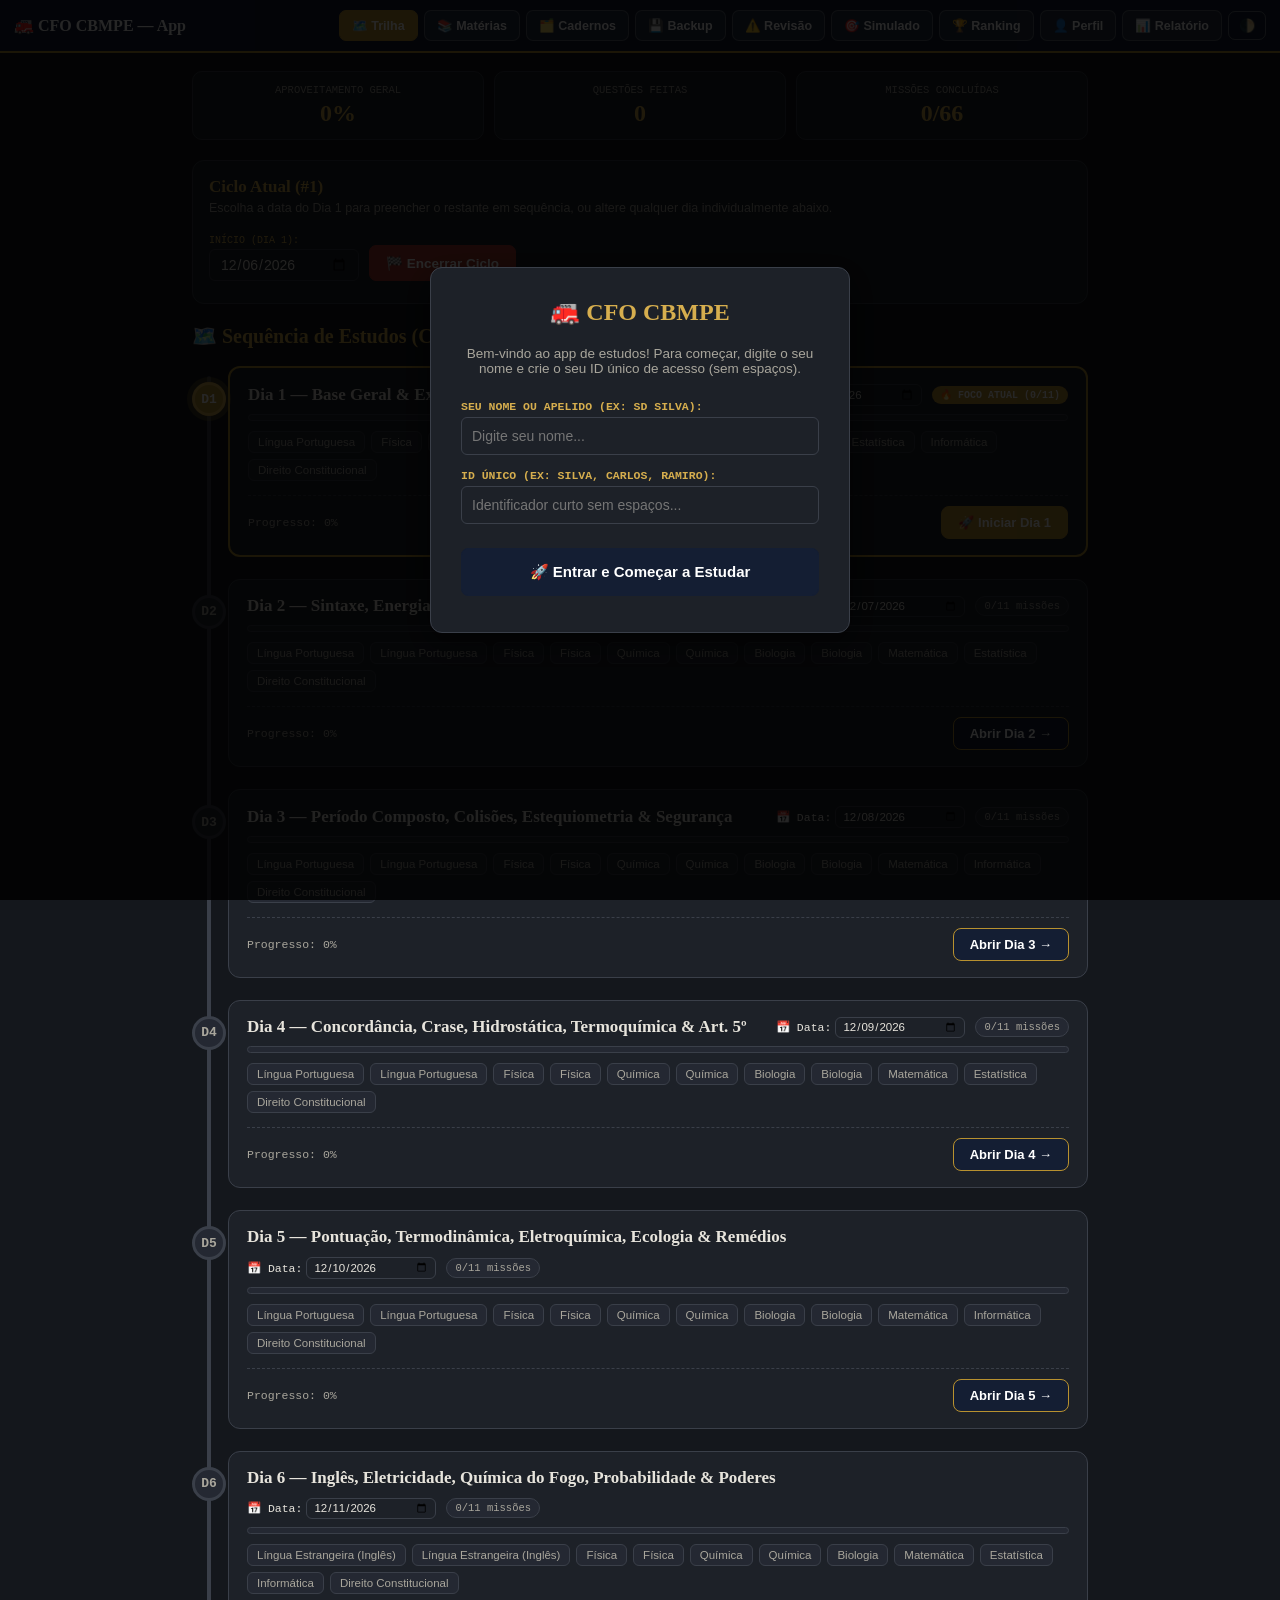
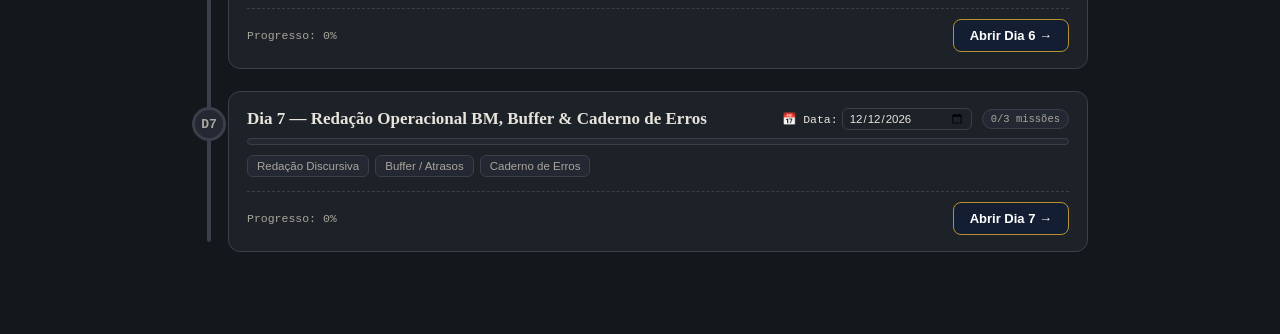
==== gemini-code-1792364740088.html @ 5593d4cb "Add files via upload" ====
<!DOCTYPE html>
<html lang="pt-BR" data-theme="dark">
<head>
<meta charset="UTF-8">
<meta name="viewport" content="width=device-width, initial-scale=1.0, maximum-scale=1.0, user-scalable=no">
<meta name="mobile-web-app-capable" content="yes">
<meta name="apple-mobile-web-app-capable" content="yes">
<meta name="theme-color" content="#141E33">
<title>CFO CBMPE — App de Estudos</title>
<style>
:root{
  --navy:#141E33; --navy-2:#1E2C4A; --paper:#FAF8F3; --paper-2:#F1EDE3;
  --brass:#B8912F; --brass-2:#D6AE4E; --ink:#20241F; --ink-soft:#5B5A52;
  --green:#2F6845; --green-bg:#E7EFE6; --red:#A6392F; --red-bg:#F5E6E2;
  --blue-bg:#EAF0F6; --line:#D8D0BE; --mnemo:#8B5E34; --mnemo-bg:#F3ECE0;
  --serif:'Iowan Old Style','Palatino Linotype',Georgia,serif;
  --mono:'Courier New',ui-monospace,monospace; --sans:-apple-system,BlinkMacSystemFont,'Segoe UI',Roboto,sans-serif;
  --bg:var(--paper); --fg:var(--ink); --card-bg:#fff; --card-bg2:var(--paper-2);
}
[data-theme="dark"]{
  --bg:#14171C; --fg:#E7E4DC; --card-bg:#1D2128; --card-bg2:#242832; --paper:#1D2128; --paper-2:#242832;
  --line:#3A3F49; --ink:#E7E4DC; --ink-soft:#A9A69C; --mnemo-bg:#2A2318; --green-bg:#173324; --red-bg:#331C18; --blue-bg:#182430;
}
*{box-sizing:border-box;}
body{margin:0;font-family:var(--sans);background:var(--bg);color:var(--fg);transition:background .2s,color .2s;}
.wrap{max-width:920px;margin:0 auto;padding:18px 12px 60px;}

/* TOPBAR */
.topbar{position:sticky;top:0;z-index:50;background:var(--navy);color:#fff;padding:10px 14px;display:flex;align-items:center;justify-content:space-between;gap:10px;flex-wrap:wrap;border-bottom:2px solid var(--brass);}
.topbar h1{font-family:var(--serif);font-size:16px;margin:0;font-weight:700;cursor:pointer;}
.nav-group{display:flex;gap:6px;flex-wrap:wrap;align-items:center;}
.tab-btn{background:rgba(255,255,255,.08);color:#fff;border:1px solid rgba(255,255,255,.25);border-radius:7px;padding:7px 12px;font-size:12.5px;font-weight:600;cursor:pointer;}
.tab-btn.active{background:var(--brass);border-color:var(--brass);color:#fff;}
.theme-btn{background:none;border:1px solid rgba(255,255,255,.35);color:#fff;border-radius:7px;padding:6px 10px;cursor:pointer;font-size:13px;}

/* STATS */
.hero-stats{display:grid;grid-template-columns:repeat(auto-fit,minmax(140px,1fr));gap:10px;margin-bottom:20px;}
.stat-box{background:var(--card-bg);border:1px solid var(--line);border-radius:10px;padding:12px;text-align:center;}
.stat-label{font-family:var(--mono);font-size:10.5px;color:var(--ink-soft);text-transform:uppercase;margin-bottom:4px;}
.stat-val{font-family:var(--serif);font-size:24px;font-weight:700;color:var(--navy);}
[data-theme="dark"] .stat-val{color:var(--brass-2);}

/* PAINEL DE CICLO */
.cycle-panel{background:var(--card-bg);border:1px solid var(--line);border-radius:12px;padding:16px;margin-bottom:20px;display:flex;justify-content:space-between;align-items:center;flex-wrap:wrap;gap:14px;}
.cycle-info{display:flex;flex-direction:column;gap:4px;}
.cycle-title{font-family:var(--serif);font-size:17px;font-weight:700;color:var(--brass-2);}

/* TRILHA SEQUENCIAL */
.trail-header{display:flex;justify-content:space-between;align-items:center;margin-bottom:18px;flex-wrap:wrap;gap:8px;}
.trail-header h2{font-family:var(--serif);font-size:20px;margin:0;color:var(--brass-2);}
.trail-container{position:relative;padding-left:36px;margin-top:10px;}
.trail-container::before{content:'';position:absolute;left:15px;top:10px;bottom:10px;width:4px;background:var(--line);border-radius:4px;}
.trail-node{position:relative;margin-bottom:22px;}
.trail-dot{position:absolute;left:-36px;top:16px;width:34px;height:34px;border-radius:50%;background:var(--card-bg2);border:3px solid var(--line);color:var(--ink-soft);display:flex;align-items:center;justify-content:center;font-family:var(--mono);font-weight:bold;font-size:13px;z-index:2;}
.trail-node.done .trail-dot{background:var(--green);border-color:var(--green);color:#fff;}
.trail-node.current .trail-dot{background:var(--brass);border-color:var(--brass-2);color:#fff;box-shadow:0 0 0 5px rgba(184,145,47,0.25);}
.trail-card{background:var(--card-bg);border:1px solid var(--line);border-radius:12px;padding:16px 18px;cursor:pointer;transition:transform .15s,border-color .15s;}
.trail-node.current .trail-card{border:2px solid var(--brass);}
.trail-node.done .trail-card{border-left:5px solid var(--green);}
.trail-top{display:flex;justify-content:space-between;align-items:center;gap:10px;flex-wrap:wrap;margin-bottom:8px;}
.trail-day-title{font-family:var(--serif);font-size:17px;font-weight:700;}
.focus-badge{background:var(--brass);color:#fff;font-family:var(--mono);font-size:10px;padding:3px 8px;border-radius:99px;font-weight:bold;}
.done-badge{background:var(--green-bg);color:var(--green);border:1px solid var(--green);font-family:var(--mono);font-size:10px;padding:3px 8px;border-radius:99px;font-weight:bold;}
.trail-chips{display:flex;flex-wrap:wrap;gap:6px;margin:10px 0 14px;}
.trail-chip{font-size:11.5px;background:var(--card-bg2);border:1px solid var(--line);padding:4px 9px;border-radius:6px;color:var(--ink-soft);}
.trail-chip.ok{border-color:var(--green);color:var(--green);background:var(--green-bg);}
.trail-footer{display:flex;justify-content:space-between;align-items:center;gap:12px;flex-wrap:wrap;padding-top:10px;border-top:1px dashed var(--line);}
.trail-btn{background:var(--navy);color:#fff;border:1px solid var(--brass);padding:8px 16px;border-radius:8px;font-weight:600;font-size:13px;cursor:pointer;}
.trail-node.current .trail-btn{background:var(--brass);border-color:var(--brass);}

/* MATÉRIAS GRID */
.hub-grid{display:grid;grid-template-columns:repeat(auto-fit,minmax(250px,1fr));gap:12px;margin-bottom:24px;}
.disc-card{display:flex;flex-direction:column;justify-content:space-between;background:var(--card-bg);border:1px solid var(--line);border-left:5px solid var(--brass);border-radius:10px;padding:16px;cursor:pointer;color:var(--fg);}
.disc-top{display:flex;align-items:center;justify-content:space-between;gap:8px;margin-bottom:10px;}
.disc-name{font-family:var(--serif);font-size:15.5px;font-weight:700;}
.disc-badge{font-family:var(--mono);font-size:10.5px;padding:3px 8px;border-radius:99px;background:var(--card-bg2);border:1px solid var(--line);color:var(--ink-soft);}
.bar-bg{width:100%;height:7px;background:var(--card-bg2);border-radius:4px;overflow:hidden;border:1px solid var(--line);margin-bottom:8px;}
.bar-fill{height:100%;background:var(--brass);}
.disc-meta{display:flex;justify-content:space-between;font-family:var(--mono);font-size:11px;color:var(--ink-soft);}

/* CARDS DE TÓPICO & TEORIA */
.topic-card{border:1px solid var(--line);border-radius:9px;padding:14px;margin-bottom:12px;background:var(--card-bg);}
.topic-head{display:flex;justify-content:space-between;margin-bottom:8px;flex-wrap:wrap;gap:6px;}
.pill{background:var(--card-bg2);border:1px solid var(--line);border-radius:999px;padding:3px 10px;font-family:var(--mono);font-size:10.5px;font-weight:600;text-transform:uppercase;color:var(--ink-soft);}
.pill-disc{color:var(--navy);border-color:var(--navy);}
[data-theme="dark"] .pill-disc{color:var(--brass-2);border-color:var(--brass-2);}
.topic-title{font-family:var(--serif);font-size:15.5px;font-weight:700;margin-bottom:12px;line-height:1.4;}

.teoria-box{display:none;background:var(--mnemo-bg);border:1px solid var(--brass);border-left:4px solid var(--brass);border-radius:8px;padding:14px;margin-bottom:12px;font-size:13.8px;line-height:1.65;}
.teoria-box.open{display:block;}
.teoria-box h4{margin:0 0 8px 0;color:var(--brass-2);font-family:var(--serif);font-size:15.5px;}
.teoria-box ul{margin:6px 0;padding-left:20px;}
.teoria-box li{margin-bottom:6px;}

.action-row{display:flex;gap:8px;margin-bottom:12px;flex-wrap:wrap;}
.action-btn{flex:1;font-size:13.5px;font-weight:600;padding:10px 12px;border-radius:7px;cursor:pointer;border:1px solid var(--line);display:flex;align-items:center;justify-content:center;gap:6px;}
.btn-teoria{background:var(--card-bg2);color:var(--fg);border-color:var(--brass);}
.btn-questoes{background:var(--brass);color:#fff;border:none;}
.btn-importar{background:var(--navy);color:#fff;border:1px solid var(--brass);}

.topic-controls{display:flex;gap:12px;flex-wrap:wrap;justify-content:space-between;align-items:center;background:var(--card-bg2);padding:10px 14px;border-radius:8px;border:1px solid var(--line);}
.ctrl-group{display:flex;flex-direction:column;gap:3px;align-items:center;}
.ctrl-group label{font-family:var(--mono);font-size:10px;font-weight:700;text-transform:uppercase;color:var(--ink-soft);}
.ctrl-val{font-family:var(--mono);font-size:15px;font-weight:bold;color:var(--fg);}
.num-input{width:50px;height:28px;text-align:center;border:1px solid var(--line);border-radius:6px;font-size:13.5px;background:var(--card-bg);color:var(--fg);font-weight:600;}

.topic-footer{display:flex;justify-content:space-between;align-items:center;margin-top:10px;padding-top:10px;border-top:1px dashed var(--line);flex-wrap:wrap;gap:8px;}
.check-rev{font-size:12.5px;cursor:pointer;display:flex;align-items:center;gap:6px;color:var(--red);font-weight:600;background:var(--red-bg);padding:4px 8px;border-radius:6px;border:1px solid var(--red);}
.check-rev.off{background:transparent;border-color:transparent;color:var(--ink-soft);opacity:0.6;}

.status-pend{background:transparent;color:var(--ink-soft);border-style:dashed;}
.status-and{background:var(--blue-bg);color:#4A6FA5;border-color:#4A6FA5;}
.status-conc{background:var(--green-bg);color:#2F6845;border-color:#2F6845;}

.score-num{font-family:var(--serif);font-size:38px;font-weight:700;color:var(--navy);}
[data-theme="dark"] .score-num{color:var(--brass-2);}
.topic-row{display:flex;align-items:center;gap:8px;padding:8px 0;border-bottom:1px solid var(--line);font-size:13px;}
.bar-mini{width:56px;height:6px;background:var(--card-bg2);border-radius:4px;overflow:hidden;border:1px solid var(--line);}
.bar-mini-fill{height:100%;background:var(--brass);}
.btn{font-family:var(--sans);font-size:13.5px;font-weight:600;padding:9px 16px;border-radius:7px;border:1px solid var(--line);cursor:pointer;background:var(--card-bg2);color:var(--fg);margin-right:6px;margin-bottom:6px;}
.btn-primary{background:var(--navy);color:#fff;border-color:var(--navy);}
.btn-danger{background:var(--red);color:#fff;border-color:var(--red);}

/* FORMULÁRIOS E INPUTS */
.form-group { margin-bottom: 14px; }
.form-group label { display: block; font-family: var(--mono); font-size: 11.5px; font-weight: bold; margin-bottom: 4px; color: var(--brass-2); text-transform: uppercase; }
.form-control { width: 100%; padding: 10px; border-radius: 6px; border: 1px solid var(--line); background: var(--card-bg); color: var(--fg); font-family: var(--sans); font-size: 14px; }
textarea.form-control { resize: vertical; min-height: 90px; }

/* QUIZ & MODAIS */
.q-meta-top{font-family:var(--mono);font-size:11px;color:var(--ink-soft);display:flex;gap:8px;flex-wrap:wrap;margin-bottom:12px;}
.q-text{font-family:var(--serif);font-size:16px;line-height:1.55;margin:0 0 16px;white-space:pre-line;}
.opt-row{display:flex;gap:6px;margin-bottom:10px;align-items:stretch;}
.opt-btn{flex:1;text-align:left;background:var(--card-bg2);border:1px solid var(--line);border-radius:8px;padding:12px 14px;font-size:14px;cursor:pointer;line-height:1.4;color:var(--fg);}
.opt-letter{font-family:var(--mono);font-weight:700;color:var(--brass);margin-right:8px;}
.opt-btn.correct{background:var(--green-bg);border-color:var(--green);}
.opt-btn.wrong{background:var(--red-bg);border-color:var(--red);}
.opt-btn.dim{opacity:0.6;}
.strike-btn{flex:0 0 44px;border-radius:8px;border:1px solid var(--line);background:var(--card-bg2);font-size:16px;cursor:pointer;color:var(--ink-soft);}
.strike-btn.active{background:var(--navy);color:#fff;}
.opt-btn.struck{text-decoration:line-through;opacity:0.4;}
.stamp{display:inline-block;font-family:var(--serif);font-weight:700;font-size:15px;padding:5px 14px;border:2px solid currentColor;border-radius:4px;transform:rotate(-2deg);margin:12px 0;}
.stamp.ok{color:var(--green);} .stamp.no{color:var(--red);}
.expl-box{background:var(--card-bg2);border-left:4px solid var(--brass);padding:14px;border-radius:0 8px 8px 0;font-size:14px;line-height:1.65;margin-top:12px;}
.pill-nivel-1{background:#E7EFE6;color:#2F6845;border-color:#2F6845;}
.pill-nivel-2{background:#FFF3CD;color:#856404;border-color:#856404;}
.pill-nivel-3{background:#F5E6E2;color:#A6392F;border-color:#A6392F;}
[data-theme="dark"] .pill-nivel-1{background:#173324;color:#8cdbaf;}
[data-theme="dark"] .pill-nivel-2{background:#332b00;color:#ffe873;}
[data-theme="dark"] .pill-nivel-3{background:#331C18;color:#f2958d;}

/* GRÁFICO DE BARRAS DOS CICLOS */
.chart-box { display:flex; align-items:flex-end; gap:12px; height:160px; padding:20px 10px 10px; border-bottom:2px solid var(--line); margin-bottom:16px; overflow-x:auto; }
.chart-col { display:flex; flex-direction:column; align-items:center; flex:1; min-width:50px; height:100%; justify-content:flex-end; }
.chart-bar { width:100%; max-width:42px; background:var(--brass); border-radius:6px 6px 0 0; transition:height 0.3s; position:relative; }
.chart-val { font-family:var(--mono); font-size:11px; font-weight:bold; margin-bottom:4px; color:var(--fg); }
.chart-lbl { font-family:var(--mono); font-size:11px; color:var(--ink-soft); margin-top:6px; }

/* MODAL */
.modal-overlay { position:fixed; top:0; left:0; width:100%; height:100%; background:rgba(0,0,0,0.85); z-index:200; display:flex; align-items:center; justify-content:center; padding:16px; }
.modal-card { background:var(--card-bg); border:1px solid var(--line); border-radius:12px; width:100%; max-width:650px; max-height:90vh; overflow-y:auto; padding:20px; box-shadow:0 10px 30px rgba(0,0,0,0.5); }
</style>
</head>
<body>

<!-- TELA DE LOGIN OBRIGATÓRIA / BOAS-VINDAS -->
<div id="modal-login-inicial" class="modal-overlay" style="display:none;">
  <div class="modal-card" style="max-width:420px;text-align:center;padding:30px;">
    <h2 style="font-family:var(--serif);color:var(--brass-2);margin-top:0;font-size:24px;">🚒 CFO CBMPE</h2>
    <p style="font-size:13.5px;color:var(--ink-soft);margin-bottom:24px;">Bem-vindo ao app de estudos! Para começar, digite o seu nome e crie o seu ID único de acesso (sem espaços).</p>
    
    <div class="form-group" style="text-align:left;">
      <label>Seu Nome ou Apelido (Ex: SD Silva):</label>
      <input type="text" id="setup-input-nome" class="form-control" placeholder="Digite seu nome...">
    </div>
    <div class="form-group" style="text-align:left;">
      <label>ID Único (Ex: silva, carlos, ramiro):</label>
      <input type="text" id="setup-input-id" class="form-control" placeholder="Identificador curto sem espaços...">
    </div>
    <button class="btn btn-primary" style="width:100%;padding:14px;font-size:15px;margin-top:10px;" onclick="salvarConfigInicial()">🚀 Entrar e Começar a Estudar</button>
  </div>
</div>

<div class="topbar">
  <h1 onclick="showMainView('trilha')">🚒 CFO CBMPE — App</h1>
  <div class="nav-group">
    <button class="tab-btn active" id="nav-trilha" onclick="showMainView('trilha')">🗺️ Trilha</button>
    <button class="tab-btn" id="nav-materias" onclick="showMainView('materias')">📚 Matérias</button>
    <button class="tab-btn" id="nav-cadernos" onclick="showMainView('cadernos')">🗂️ Cadernos</button>
    <button class="tab-btn" id="nav-backup" onclick="showMainView('backup')">💾 Backup</button>
    <button class="tab-btn" id="nav-revisao" onclick="showMainView('revisao')">⚠️ Revisão</button>
    <button class="tab-btn" id="nav-simulado" onclick="showMainView('simulado')">🎯 Simulado</button>
    <button class="tab-btn" id="nav-ranking" onclick="showMainView('ranking')">🏆 Ranking</button>
    <button class="tab-btn" id="nav-perfil" onclick="showMainView('perfil')">👤 Perfil</button>
    <button class="tab-btn" id="nav-relatorio" onclick="showMainView('relatorio')">📊 Relatório</button>
    <button class="theme-btn" onclick="toggleTheme()">🌓</button>
  </div>
</div>

<div class="wrap">
  <div class="hero-stats">
    <div class="stat-box"><div class="stat-label">Aproveitamento Geral</div><div class="stat-val" id="hub-pct">0%</div></div>
    <div class="stat-box"><div class="stat-label">Questões Feitas</div><div class="stat-val" id="hub-feitas">0</div></div>
    <div class="stat-box"><div class="stat-label">Missões Concluídas</div><div class="stat-val" id="hub-topicos">0/66</div></div>
  </div>

  <!-- VIEW 1: TRILHA -->
  <div id="view-trilha">
    <div class="cycle-panel">
      <div class="cycle-info">
        <div class="cycle-title" id="lbl-ciclo-atual">Ciclo Atual (#1)</div>
        <div style="font-size:12.5px;color:var(--ink-soft);">Escolha a data do Dia 1 para preencher o restante em sequência, ou altere qualquer dia individualmente abaixo.</div>
      </div>
      <div style="display:flex;gap:10px;align-items:center;flex-wrap:wrap;">
        <div>
          <label style="font-size:10px;font-family:var(--mono);display:block;margin-bottom:3px;color:var(--brass-2);text-transform:uppercase;">Início (Dia 1):</label>
          <input type="date" id="input-data-inicio" class="form-control" style="padding:6px 10px;width:150px;" onchange="alterarDataInicio(this.value)">
        </div>
        <button class="btn btn-danger" style="margin-top:16px;" onclick="encerrarCicloAtual()">🏁 Encerrar Ciclo</button>
      </div>
    </div>

    <div class="trail-header"><h2>🗺️ Sequência de Estudos (Ciclo de 7 Dias)</h2></div>
    <div class="trail-container" id="trail-list"></div>
  </div>

  <!-- VIEW 2: MATÉRIAS -->
  <div id="view-materias" style="display:none;">
    <div class="trail-header"><h2>📚 Cadernos por Matéria</h2></div>
    <div class="hub-grid" id="hub-disciplinas"></div>
  </div>

  <!-- VIEW 2.1: CADERNOS DE ACERTOS E ERROS -->
  <div id="view-cadernos" style="display:none;">
    <div class="trail-header"><h2>🗂️ Arquivo de Questões (Cadernos de Acertos e Erros)</h2></div>
    
    <div style="display:flex;gap:8px;margin-bottom:12px;flex-wrap:wrap;">
      <button class="btn btn-primary" id="btn-tab-acertos" onclick="renderCadernoTab('acertos')">🟢 Caderno de Acertos</button>
      <button class="btn btn-danger" id="btn-tab-erros" onclick="renderCadernoTab('erros')">🔴 Caderno de Erros</button>
    </div>

    <!-- MENU DE FILTRO POR MATÉRIA E TÓPICO -->
    <div class="topic-card" style="margin-bottom:16px;padding:14px;">
      <div style="display:grid;grid-template-columns:1fr 1fr;gap:10px;flex-wrap:wrap;">
        <div class="form-group" style="margin:0;">
          <label>Filtrar por Matéria:</label>
          <select id="filtro-caderno-materia" class="form-control" onchange="atualizarFiltroTopicosCaderno()">
            <option value="">Todas as Matérias</option>
          </select>
        </div>
        <div class="form-group" style="margin:0;">
          <label>Filtrar por Subtópico:</label>
          <select id="filtro-caderno-topico" class="form-control" onchange="renderCadernoTab(currentCadernoTab)">
            <option value="">Todos os Subtópicos</option>
          </select>
        </div>
      </div>
    </div>

    <div id="content-cadernos"></div>
  </div>

  <!-- VIEW 3: TÓPICOS -->
  <div id="view-topicos" style="display:none;">
    <div style="display:flex;justify-content:space-between;align-items:center;margin-bottom:14px;flex-wrap:wrap;gap:10px;">
      <button class="btn" id="btn-voltar-lista" onclick="showMainView('trilha')">⬅ Voltar</button>
      <h2 id="lista-titulo" style="font-family:var(--serif);margin:0;color:var(--brass-2);font-size:19px;"></h2>
    </div>
    <div id="content-topicos"></div>
  </div>

  <!-- VIEW 4: BACKUP GERAL & SINCRONIZAÇÃO NUVEM -->
  <div id="view-backup" style="display:none;">
    <div class="topic-card">
      <h2 style="font-family:var(--serif);margin-top:0;color:var(--brass-2);">☁️ Sincronização & Nuvem (Supabase)</h2>
      <p style="font-size:13px;color:var(--ink-soft);margin-bottom:16px;">As questões e resumos são globais para todos os amigos. Suas marcações e cadernos são individuais e sincronizados automaticamente na nuvem.</p>
      
      <div style="display:flex;gap:8px;flex-wrap:wrap;margin-bottom:16px;">
        <button class="btn btn-primary" style="flex:1;padding:12px;" onclick="baixarDadosDaNuvem()">☁️ Sincronizar Agora</button>
        <button class="btn" onclick="exportarBancoCompleto()">📥 Baixar JSON Local</button>
      </div>

      <div class="form-group">
        <label>Texto do Banco (Backup Manual):</label>
        <textarea id="adm-db-json" class="form-control" style="min-height: 80px;" placeholder='Cole o texto do JSON aqui se precisar importar manualmente...'></textarea>
      </div>
      <button class="btn btn-primary" style="width:100%;padding:10px;" onclick="importarBancoCompleto()">🔄 Carregar e Aplicar Dados</button>
    </div>
  </div>

  <!-- VIEW 5: REVISÃO -->
  <div id="view-revisao" style="display:none;"><div id="content-rev"></div></div>

  <!-- VIEW 6: SIMULADO -->
  <div id="view-simulado" style="display:none;">
    <div class="topic-card" id="setup-simulado">
      <h2 style="font-family:var(--serif);margin-top:0;">🎯 Gerador de Simulado</h2>
      <div style="margin:16px 0;"><div id="sim-disc-list" style="display:flex;flex-direction:column;gap:6px;"></div></div>
      <div style="margin:16px 0;">
        <strong style="font-size:14px;display:block;margin-bottom:8px;">Quantidade de Questões:</strong>
        <select id="sim-qtd" style="padding:8px;border-radius:6px;border:1px solid var(--line);width:100px;">
          <option value="5">5</option><option value="10" selected>10</option><option value="20">20</option>
        </select>
      </div>
      <button class="btn btn-primary" style="width:100%;font-size:16px;padding:12px;" onclick="startSimulado()">🚀 Iniciar Simulado</button>
    </div>
    <div id="run-simulado" style="display:none;"><div id="simulado-content"></div></div>
  </div>

  <!-- VIEW 7: RANKING -->
  <div id="view-ranking" style="display:none;"><div id="content-ranking"></div></div>

  <!-- VIEW 8: PERFIL -->
  <div id="view-perfil" style="display:none;">
    <div class="topic-card">
      <h2 style="font-family:var(--serif);margin-top:0;color:var(--brass-2);">👤 Configurar seu Perfil</h2>
      <p style="font-size:13px;color:var(--ink-soft);margin-bottom:16px;">Altere seu nome ou ID de usuário a qualquer momento.</p>
      
      <div class="form-group">
        <label>Seu Nome / Apelido no Ranking:</label>
        <input type="text" id="input-meu-nome" class="form-control" placeholder="Ex: SD Silva">
      </div>
      <div class="form-group">
        <label>ID Único na Nuvem (Ex: ramiro, carlos):</label>
        <input type="text" id="input-meu-id" class="form-control" placeholder="ramiro">
      </div>
      <button class="btn btn-primary" style="width:100%;padding:12px;" onclick="salvarPerfilUsuario()">💾 Salvar Perfil e Sincronizar</button>
    </div>
  </div>

  <!-- VIEW 9: RELATÓRIO -->
  <div id="view-relatorio" style="display:none;"><div id="content-rel"></div></div>

  <!-- VIEW 10: QUIZ -->
  <div id="view-quiz" style="display:none;"><div id="content-quiz"></div></div>
</div>

<!-- MODAL PARA EDITAR RESUMO TEÓRICO -->
<div id="modal-resumo" class="modal-overlay" style="display:none;">
  <div class="modal-card">
    <h3 style="font-family:var(--serif);color:var(--brass-2);margin-top:0;">📖 Editar Resumo Teórico (HTML)</h3>
    <input type="hidden" id="edit-res-id">
    <div class="form-group">
      <textarea id="edit-res-texto" class="form-control" style="min-height:220px;" placeholder="<h4>Título...</h4><p>Conteúdo...</p>"></textarea>
    </div>
    <div style="display:flex;gap:10px;justify-content:flex-end;">
      <button class="btn" onclick="fecharModalResumo()">Cancelar</button>
      <button class="btn btn-primary" onclick="salvarResumoDireto()">💾 Salvar Resumo</button>
    </div>
  </div>
</div>

<!-- MODAL PARA EDITAR QUESTÃO COMPLETA -->
<div id="modal-editar-questao" class="modal-overlay" style="display:none;">
  <div class="modal-card">
    <h3 style="font-family:var(--serif);color:var(--brass-2);margin-top:0;">✏️ Editar Questão Completa</h3>
    <input type="hidden" id="edit-q-id">
    <div style="display:grid;grid-template-columns:1fr 1fr;gap:10px;">
      <div class="form-group">
        <label>Matéria / Disciplina:</label>
        <select id="edit-q-materia" class="form-control"></select>
      </div>
      <div class="form-group">
        <label>Banca (Origem):</label>
        <select id="edit-q-banca" class="form-control" onchange="checarNovaBanca(this)">
          <option value="AOCP">AOCP</option>
          <option value="IA">IA</option>
          <option value="custom">➕ Outra / Criar nova origem...</option>
        </select>
        <input type="text" id="edit-q-banca-custom" class="form-control" style="margin-top:6px;display:none;" placeholder="Digite a nova banca/origem...">
      </div>
    </div>
    <div style="display:grid;grid-template-columns:1fr 1fr;gap:10px;">
      <div class="form-group">
        <label>Nível de Dificuldade:</label>
        <select id="edit-q-nivel" class="form-control">
          <option value="1">1 - Fácil</option>
          <option value="2" selected>2 - Médio</option>
          <option value="3">3 - Difícil</option>
        </select>
      </div>
      <div class="form-group">
        <label>Gabarito Correto:</label>
        <select id="edit-q-correct" class="form-control">
          <option value="0">Alternativa A</option>
          <option value="1">Alternativa B</option>
          <option value="2">Alternativa C</option>
          <option value="3">Alternativa D</option>
          <option value="4">Alternativa E</option>
        </select>
      </div>
    </div>
    <div class="form-group">
      <label>Enunciado da Questão:</label>
      <textarea id="edit-q-texto" class="form-control" style="min-height:100px;"></textarea>
    </div>
    <div class="form-group"><label>Alternativa A:</label><input type="text" id="edit-q-opt0" class="form-control"></div>
    <div class="form-group"><label>Alternativa B:</label><input type="text" id="edit-q-opt1" class="form-control"></div>
    <div class="form-group"><label>Alternativa C:</label><input type="text" id="edit-q-opt2" class="form-control"></div>
    <div class="form-group"><label>Alternativa D:</label><input type="text" id="edit-q-opt3" class="form-control"></div>
    <div class="form-group"><label>Alternativa E:</label><input type="text" id="edit-q-opt4" class="form-control"></div>
    <div class="form-group">
      <label>Comentário / Explicação:</label>
      <textarea id="edit-q-expl" class="form-control" style="min-height:80px;"></textarea>
    </div>
    <div style="display:flex;gap:10px;justify-content:flex-end;">
      <button class="btn" onclick="fecharModalEditarQuestao()">Cancelar</button>
      <button class="btn btn-primary" onclick="salvarQuestaoEditada()">💾 Salvar Alterações</button>
    </div>
  </div>
</div>

<!-- MODAL PARA IMPORTAÇÃO EM MASSA -->
<div id="modal-importar" class="modal-overlay" style="display:none;">
  <div class="modal-card">
    <h3 style="font-family:var(--serif);color:var(--brass-2);margin-top:0;">📥 Importação em Massa (Tópico <span id="imp-topico-id"></span>)</h3>
    <p style="font-size:13px;color:var(--ink-soft);">Cole aqui as questões em JSON para este tópico específico:</p>
    <input type="hidden" id="imp-topico-num">
    <div class="form-group">
      <textarea id="adm-massa-texto" class="form-control" style="min-height: 180px;" placeholder='[ { "banca": "AOCP", "nivel": 2, "q": "...", "opts": ["..."], "correct": 2, "expl": "..." } ]'></textarea>
    </div>
    <div style="display:flex;gap:10px;justify-content:flex-end;">
      <button class="btn" onclick="fecharModalImportar()">Cancelar</button>
      <button class="btn btn-primary" onclick="importarEmMassaTopico()">📥 Importar Questões</button>
    </div>
  </div>
</div>

<script>
// ================= CONFIGURAÇÃO DO SUPABASE =================
const SUPABASE_URL = "https://yyfylclheivnlltquxxi.supabase.co";
const SUPABASE_ANON_KEY = "sb_publishable_LGHmaDsFwChQkHl8neOsMg_BsgRBhvV"; 
// =============================================================

// CONTROLE DE VERSÃO DO APLICATIVO PARA ATUALIZAÇÃO OTA
const VERSAO_ATUAL_APP = 101; // Incremente este número (ex: 102, 103...) nas próximas versões
const URL_CHECK_VERSAO = "https://seu-servidor.com/version.json"; // Altere para onde hospedar o seu version.json futuramente

async function verificarAtualizacaoAutomatica() {
  try {
    let res = await fetch(URL_CHECK_VERSAO + "?t=" + new Date().getTime());
    let dados = await res.json();
    if (dados.versionCode > VERSAO_ATUAL_APP) {
      if (confirm(`🔥 Nova versão disponível (${dados.versionName})!\n\n${dados.changelog}\n\nDeseja baixar agora?`)) {
        window.location.href = dados.apkUrl;
      }
    }
  } catch (e) {
    // Falha silenciosa caso o servidor de version.json ainda não esteja configurado
  }
}

const STORAGE_KEY = 'cbmpe_tracker_v2';
const META_KEY = 'cbmpe_meta_v2';
const TEORIA_KEY = 'cbmpe_teoria_v2';
const Q_KEY = 'cbmpe_questoes_v2';
const CADERNO_ACERTOS_KEY = 'cbmpe_caderno_acertos_v2';
const CADERNO_ERROS_KEY = 'cbmpe_caderno_erros_v2';
const CICLOS_KEY = 'cbmpe_historico_ciclos_v1';
const DATAS_CICLO_KEY = 'cbmpe_datas_ciclo_v1';

let MEU_ID_USUARIO = localStorage.getItem('cbmpe_meu_id') || '';

let progress = JSON.parse(localStorage.getItem(STORAGE_KEY)) || {};
let customMeta = JSON.parse(localStorage.getItem(META_KEY)) || {};
let DB_TEORIA = JSON.parse(localStorage.getItem(TEORIA_KEY)) || {};
let DB_QUESTOES_ALL = JSON.parse(localStorage.getItem(Q_KEY)) || [];
let cadernoAcertos = JSON.parse(localStorage.getItem(CADERNO_ACERTOS_KEY)) || [];
let cadernoErros = JSON.parse(localStorage.getItem(CADERNO_ERROS_KEY)) || [];
let historicoCiclos = JSON.parse(localStorage.getItem(CICLOS_KEY)) || [];
let cicloAtualNum = localStorage.getItem('cbmpe_ciclo_atual_num') ? parseInt(localStorage.getItem('cbmpe_ciclo_atual_num')) : 1;
let datasCiclo = JSON.parse(localStorage.getItem(DATAS_CICLO_KEY)) || {};

const EDITAL_ALL = [
  { id: 1, dia: 1, disc: "Língua Portuguesa", topico: "Compreensão e Interpretação de Textos + Tipologias Textuais", meta: 10 },
  { id: 2, dia: 1, disc: "Física", topico: "Grandezas Físicas, Vetores e Cinemática Escalar e Vetorial", meta: 10 },
  { id: 3, dia: 1, disc: "Física", topico: "Leis de Newton, Atrito, Força Resultante e Movimento Circular", meta: 10 },
  { id: 4, dia: 1, disc: "Química", topico: "Estrutura Atômica, Tabela Periódica e Ligações Químicas", meta: 10 },
  { id: 5, dia: 1, disc: "Química", topico: "Óxidos, Ácidos, Bases e Sais + Nomenclatura e Funções Inorgânicas", meta: 10 },
  { id: 6, dia: 1, disc: "Biologia", topico: "Citologia: Membrana Plasmática, Citoplasma e Fisiologia Celular", meta: 10 },
  { id: 7, dia: 1, disc: "Biologia", topico: "Divisão Celular (Mitose e Meiose) + Metabolismo Celular", meta: 10 },
  { id: 8, dia: 1, disc: "Matemática", topico: "Conjuntos Numéricos, Razão, Proporção, Porcentagem e Juros", meta: 10 },
  { id: 9, dia: 1, disc: "Estatística", topico: "Conceitos Iniciais, População, Censo e Amostragem Aleatória", meta: 10 },
  { id: 10, dia: 1, disc: "Informática", topico: "Internet, Intranet, Navegadores e Computação em Nuvem", meta: 10 },
  { id: 11, dia: 1, disc: "Direito Constitucional", topico: "Teoria da Constituição: Conceito, Classificação e Elementos", meta: 10 },

  { id: 12, dia: 2, disc: "Língua Portuguesa", topico: "Sintaxe do Período Simples (Termos Essenciais, Integrantes e Acessórios)", meta: 10 },
  { id: 13, dia: 2, disc: "Língua Portuguesa", topico: "Funções Morfossintáticas das Partículas 'Se' e 'Que'", meta: 10 },
  { id: 14, dia: 2, disc: "Física", topico: "Trabalho, Energia Cinética, Energia Potencial e Potência", meta: 10 },
  { id: 15, dia: 2, disc: "Física", topico: "Conservação e Dissipação de Energia Mecânica", meta: 10 },
  { id: 16, dia: 2, disc: "Química", topico: "Estados da Matéria, Gases Ideais e Princípio de Avogadro", meta: 10 },
  { id: 17, dia: 2, disc: "Química", topico: "Soluções: Molaridade, Fração Molar, Concentração e Diluição", meta: 10 },
  { id: 18, dia: 2, disc: "Biologia", topico: "Bioquímica Celular, Fotossíntese e Respiração Celular", meta: 10 },
  { id: 19, dia: 2, disc: "Biologia", topico: "Codificação Genética, Síntese Proteica e Diferenciação Celular", meta: 10 },
  { id: 20, dia: 2, disc: "Matemática", topico: "Funções Algébricas do 1º e 2º Graus + Gráficos e Inequações", meta: 10 },
  { id: 21, dia: 2, disc: "Estatística", topico: "Descrição Numérica de Dados: Médias, Moda e Mediana", meta: 10 },
  { id: 22, dia: 2, disc: "Direito Constitucional", topico: "Poder Constituinte: Originário, Derivado, Difuso e Mutações", meta: 10 },

  { id: 23, dia: 3, disc: "Língua Portuguesa", topico: "Sintaxe do Período Composto: Coordenação e Subordinação", meta: 10 },
  { id: 24, dia: 3, disc: "Língua Portuguesa", topico: "Mecanismos de Coesão Textual e Relações Semânticas", meta: 10 },
  { id: 25, dia: 3, disc: "Física", topico: "Quantidade de Movimento (Momento Linear), Impulso e Colisões", meta: 10 },
  { id: 26, dia: 3, disc: "Física", topico: "Centro de Massa, Torque e Equilíbrio Estático de Ponto e Corpo Rígido", meta: 10 },
  { id: 27, dia: 3, disc: "Química", topico: "Reações Químicas: Classificação, Rendimento e Balanceamento", meta: 10 },
  { id: 28, dia: 3, disc: "Química", topico: "Estequiometria e Cálculos Estequiométricos de Reações", meta: 10 },
  { id: 29, dia: 3, disc: "Biologia", topico: "Histologia Animal e Vegetal: Principais Tecidos e Funções", meta: 10 },
  { id: 30, dia: 3, disc: "Biologia", topico: "Biotecnologia, Células-Tronco, DNA Recombinante e Clonagem", meta: 10 },
  { id: 31, dia: 3, disc: "Matemática", topico: "Funções Polinomiais, Racionais, Exponenciais e Logarítmicas", meta: 10 },
  { id: 32, dia: 3, disc: "Informática", topico: "Segurança da Informação: Ameaças, Malware, Phishing e Criptografia", meta: 10 },
  { id: 33, dia: 3, disc: "Direito Constitucional", topico: "Eficácia e Aplicabilidade das Normas Constitucionais", meta: 10 },

  { id: 34, dia: 4, disc: "Língua Portuguesa", topico: "Concordância Nominal e Concordância Verbal", meta: 10 },
  { id: 35, dia: 4, disc: "Língua Portuguesa", topico: "Regência Nominal e Verbal + Emprego do Sinal da Crase", meta: 10 },
  { id: 36, dia: 4, disc: "Física", topico: "Hidrostática: Princípios de Stevin, Pascal e Arquimedes (Empuxo)", meta: 10 },
  { id: 37, dia: 4, disc: "Física", topico: "Gravitação Universal, Leis de Kepler e Marés", meta: 10 },
  { id: 38, dia: 4, disc: "Química", topico: "Termoquímica: Calor de Reação, Entalpia e Combustão", meta: 10 },
  { id: 39, dia: 4, disc: "Química", topico: "Cinética Química: Energia de Ativação, Velocidade e Catalisadores", meta: 10 },
  { id: 40, dia: 4, disc: "Biologia", topico: "Fisiologia Humana: Sistemas Circulatório, Respiratório e Digestório", meta: 10 },
  { id: 41, dia: 4, disc: "Biologia", topico: "Fisiologia Humana: Sistemas Nervoso, Endócrino e Excretor", meta: 10 },
  { id: 42, dia: 4, disc: "Matemática", topico: "Geometria Plana: Ângulos, Triângulos, Teorema de Tales e Áreas", meta: 10 },
  { id: 43, dia: 4, disc: "Estatística", topico: "Medidas de Dispersão (Variância, Desvio-Padrão) e Boxplot", meta: 10 },
  { id: 44, dia: 4, disc: "Direito Constitucional", topico: "Direitos e Garantias Individuais e Coletivos (Art. 5º da CF)", meta: 10 },

  { id: 45, dia: 5, disc: "Língua Portuguesa", topico: "Pontuação e Suas Funções Semânticas no Texto", meta: 10 },
  { id: 46, dia: 5, disc: "Língua Portuguesa", topico: "Colocação Pronominal, Ortografia Oficial e Acentuação", meta: 10 },
  { id: 47, dia: 5, disc: "Física", topico: "Termologia: Calorimetria, Escalas e Dilatação Térmica", meta: 10 },
  { id: 48, dia: 5, disc: "Física", topico: "Leis da Termodinâmica, Ciclo de Carnot e Máquinas Térmicas", meta: 10 },
  { id: 49, dia: 5, disc: "Química", topico: "Equilíbrio Químico e Iônico: Le Chatelier, pH, pOH e Solução Tampão", meta: 10 },
  { id: 50, dia: 5, disc: "Química", topico: "Reações Redox, Pilhas, Potencial Eletroquímico e Eletrólise", meta: 10 },
  { id: 51, dia: 5, disc: "Biologia", topico: "Ecologia: Ecossistemas, Cadeia/Teia Alimentar e Dinâmica de Populações", meta: 10 },
  { id: 52, dia: 5, disc: "Biologia", topico: "Ciclos Biogeoquímicos, Biomas Brasileiros e Serviços Ecossistêmicos", meta: 10 },
  { id: 53, dia: 5, disc: "Matemática", topico: "Geometria Espacial: Prismas, Cilindros, Pirâmides, Cones e Volumes", meta: 10 },
  { id: 54, dia: 5, disc: "Informática", topico: "Windows 11, Prompt de Comando e Pacotes Office/LibreOffice", meta: 10 },
  { id: 55, dia: 5, disc: "Direito Constitucional", topico: "Remédios Constitucionais, Direitos Sociais, Nacionalidade e Políticos", meta: 10 },

  { id: 56, dia: 6, disc: "Língua Estrangeira (Inglês)", topico: "Interpretação de Textos e Vocabulário Técnico", meta: 10 },
  { id: 57, dia: 6, disc: "Língua Estrangeira (Inglês)", topico: "Estruturas Gramaticais: Tempos Verbais, Modais e Voz Passiva", meta: 10 },
  { id: 58, dia: 6, disc: "Física", topico: "Fenômenos Elétricos: Campo, Potencial, Lei de Ohm, Circuitos e Joule", meta: 10 },
  { id: 59, dia: 6, disc: "Física", topico: "Fenômenos Magnéticos, Ondulatória e Óptica Geométrica", meta: 10 },
  { id: 60, dia: 6, disc: "Química", topico: "Química Orgânica: Funções, Nomenclatura e Isomeria", meta: 10 },
  { id: 61, dia: 6, disc: "Química", topico: "Aspectos Químicos do Fogo, Combustão, Produtos Químicos e FDS", meta: 10 },
  { id: 62, dia: 6, disc: "Biologia", topico: "Problemas Ambientais, Saúde Pública/ISTs e Primeiros Socorros", meta: 10 },
  { id: 63, dia: 6, disc: "Matemática", topico: "Trigonometria, Análise Combinatória e Noções de Probabilidade", meta: 10 },
  { id: 64, dia: 6, disc: "Estatística", topico: "Variáveis Aleatórias, Distribuições, Testes t/F e Regressão Linear", meta: 10 },
  { id: 65, dia: 6, disc: "Informática", topico: "Armazenamento de Dados, Tipos de Backup e Restauração", meta: 10 },
  { id: 66, dia: 6, disc: "Direito Constitucional", topico: "Organização do Estado, Poderes e Controle de Constitucionalidade", meta: 10 },

  { id: 67, dia: 7, disc: "Redação Discursiva", topico: "Discursiva Operacional (20 a 30 linhas) - Tema BM", meta: 1 },
  { id: 68, dia: 7, disc: "Buffer / Atrasos", topico: "Reposição de questões/tópicos pendentes da semana", meta: 0 },
  { id: 69, dia: 7, disc: "Caderno de Erros", topico: "Refazer questões erradas marcadas com 'Precisa Revisar'", meta: 0 }
];

const SUBJECTS_META = [
  { disc: "Língua Portuguesa", icon: "📚", label: "Língua Portuguesa" },
  { disc: "Física", icon: "⚛️", label: "Física" },
  { disc: "Química", icon: "🧪", label: "Química" },
  { disc: "Biologia", icon: "🧬", label: "Biologia" },
  { disc: "Matemática", icon: "📐", label: "Matemática" },
  { disc: "Estatística", icon: "📊", label: "Estatística" },
  { disc: "Informática", icon: "💻", label: "Informática" },
  { disc: "Direito Constitucional", icon: "⚖️", label: "Direito Constitucional" },
  { disc: "Língua Estrangeira (Inglês)", icon: "🇺🇸", label: "Inglês" }
];

const DAY_TITLES = {
  1: "Dia 1 — Base Geral & Exatas I",
  2: "Dia 2 — Sintaxe, Energia, Soluções & Poder Constituinte",
  3: "Dia 3 — Período Composto, Colisões, Estequiometria & Segurança",
  4: "Dia 4 — Concordância, Crase, Hidrostática, Termoquímica & Art. 5º",
  5: "Dia 5 — Pontuação, Termodinâmica, Eletroquímica, Ecologia & Remédios",
  6: "Dia 6 — Inglês, Eletricidade, Química do Fogo, Probabilidade & Poderes",
  7: "Dia 7 — Redação Operacional BM, Buffer & Caderno de Erros"
};

EDITAL_ALL.forEach(item => {
  if (customMeta[item.id] !== undefined) item.meta = customMeta[item.id];
});

let CURRENT_FILTER = { type: 'trilha', val: null };

function getP(id) {
  if (!progress[id]) progress[id] = { revisar: false, note: "" };
  return progress[id];
}

function getTopicStats(topicoId) {
  let acertos = cadernoAcertos.filter(q => q.topico_id === topicoId).length;
  let erros = cadernoErros.filter(q => q.topico_id === topicoId).length;
  let feitas = acertos + erros;
  let pct = feitas > 0 ? Math.round((acertos / feitas) * 100) : 0;
  return { feitas, acertos, erros, pct };
}

// ================= SUPABASE SYNC (GLOBAL + INDIVIDUAL + RANKING) =================
async function baixarDadosDaNuvem() {
  if (!MEU_ID_USUARIO) return;
  try {
    // 1. Conteúdo Global
    let resGlobal = await fetch(`${SUPABASE_URL}/rest/v1/app_conteudo?id=eq.global&select=dados`, {
      method: 'GET',
      headers: { 'apikey': SUPABASE_ANON_KEY, 'Authorization': `Bearer ${SUPABASE_ANON_KEY}` }
    });
    let jsonGlobal = await resGlobal.json();
    if (jsonGlobal && jsonGlobal.length > 0 && jsonGlobal[0].dados) {
      let g = jsonGlobal[0].dados;
      if(g.questoes) DB_QUESTOES_ALL = g.questoes;
      if(g.teoria) DB_TEORIA = g.teoria;
    } else {
      await salvarConteudoGlobalNaNuvem();
    }

    // 2. Progresso Individual
    let resIndiv = await fetch(`${SUPABASE_URL}/rest/v1/app_progresso?usuario_id=eq.${MEU_ID_USUARIO}&select=dados`, {
      method: 'GET',
      headers: { 'apikey': SUPABASE_ANON_KEY, 'Authorization': `Bearer ${SUPABASE_ANON_KEY}` }
    });
    let jsonIndiv = await resIndiv.json();
    if (jsonIndiv && jsonIndiv.length > 0 && jsonIndiv[0].dados) {
      let p = jsonIndiv[0].dados;
      progress = p.progress || {};
      customMeta = p.customMeta || {};
      cadernoAcertos = p.cadernoAcertos || [];
      cadernoErros = p.cadernoErros || [];
      historicoCiclos = p.historicoCiclos || [];
      cicloAtualNum = p.cicloAtualNum || 1;
      datasCiclo = p.datasCiclo || {};
    } else {
      await salvarProgressoIndividualNaNuvem();
    }

    saveStateLocallyOnly();
    renderTrail();
    updateGlobalStats();
    enviarPlacarParaRanking();
  } catch (e) {
    console.error("Erro ao sincronizar:", e);
  }
}

async function salvarConteudoGlobalNaNuvem() {
  let payload = { id: 'global', dados: { questoes: DB_QUESTOES_ALL, teoria: DB_TEORIA }, atualizado_em: new Date() };
  await fetch(`${SUPABASE_URL}/rest/v1/app_conteudo`, {
    method: 'POST',
    headers: { 'apikey': SUPABASE_ANON_KEY, 'Authorization': `Bearer ${SUPABASE_ANON_KEY}`, 'Content-Type': 'application/json', 'Prefer': 'resolution=merge-duplicates' },
    body: JSON.stringify(payload)
  });
}

async function salvarProgressoIndividualNaNuvem() {
  if (!MEU_ID_USUARIO) return;
  let payload = { 
    usuario_id: MEU_ID_USUARIO, 
    dados: { progress, customMeta, cadernoAcertos, cadernoErros, historicoCiclos, cicloAtualNum, datasCiclo }, 
    atualizado_em: new Date() 
  };
  await fetch(`${SUPABASE_URL}/rest/v1/app_progresso`, {
    method: 'POST',
    headers: { 'apikey': SUPABASE_ANON_KEY, 'Authorization': `Bearer ${SUPABASE_ANON_KEY}`, 'Content-Type': 'application/json', 'Prefer': 'resolution=merge-duplicates' },
    body: JSON.stringify(payload)
  });
}

async function enviarPlacarParaRanking() {
  if (!MEU_ID_USUARIO) return;
  let totaisFeitas = 0, totaisAcertos = 0;
  EDITAL_ALL.forEach(item => {
    let stats = getTopicStats(item.id);
    totaisFeitas += stats.feitas;
    totaisAcertos += stats.acertos;
  });
  let pctGeral = totaisFeitas > 0 ? Math.round((totaisAcertos / totaisFeitas) * 100) : 0;

  let payload = {
    usuario_id: MEU_ID_USUARIO,
    nome: localStorage.getItem('cbmpe_nome_usuario') || MEU_ID_USUARIO,
    acertos: totaisAcertos,
    feitas: totaisFeitas,
    pct: pctGeral,
    atualizado_em: new Date()
  };

  try {
    await fetch(`${SUPABASE_URL}/rest/v1/app_ranking`, {
      method: 'POST',
      headers: {
        'apikey': SUPABASE_ANON_KEY,
        'Authorization': `Bearer ${SUPABASE_ANON_KEY}`,
        'Content-Type': 'application/json',
        'Prefer': 'resolution=merge-duplicates'
      },
      body: JSON.stringify(payload)
    });
  } catch (e) {
    console.error("Erro ao atualizar ranking:", e);
  }
}

async function renderizarRankingOnline() {
  let container = document.getElementById('content-ranking');
  if(!container) return;
  container.innerHTML = `<div style="text-align:center;padding:20px;color:var(--ink-soft);">Carregando ranking ao vivo...</div>`;

  try {
    let res = await fetch(`${SUPABASE_URL}/rest/v1/app_ranking?select=*&order=acertos.desc,pct.desc`, {
      method: 'GET',
      headers: { 'apikey': SUPABASE_ANON_KEY, 'Authorization': `Bearer ${SUPABASE_ANON_KEY}` }
    });
    let lista = await res.json();

    if(!lista || lista.length === 0) {
      container.innerHTML = `<div style="text-align:center;padding:20px;color:var(--ink-soft);">Nenhum usuário no ranking ainda.</div>`;
      return;
    }

    let html = `
      <div class="topic-card">
        <h3 style="font-family:var(--serif);margin-top:0;color:var(--brass-2);">🏆 Placar Geral — CFO CBMPE</h3>
        <p style="font-size:13px;color:var(--ink-soft);margin-bottom:16px;">Disputa em tempo real entre os amigos baseada no número de acertos.</p>
        <div style="display:flex;flex-direction:column;gap:8px;">
    `;

    lista.forEach((item, index) => {
      let medalha = index === 0 ? '🥇' : (index === 1 ? '🥈' : (index === 2 ? '🥉' : `<b>#${index+1}</b>`));
      let isEu = item.usuario_id === MEU_ID_USUARIO;
      let bgCard = isEu ? 'var(--mnemo-bg)' : 'var(--card-bg2)';
      let borderColor = isEu ? 'var(--brass)' : 'var(--line)';

      html += `
        <div style="display:flex;align-items:center;justify-content:space-between;padding:12px 14px;background:${bgCard};border:1px solid ${borderColor};border-radius:8px;">
          <div style="display:flex;align-items:center;gap:12px;">
            <span style="font-size:18px;width:28px;text-align:center;">${medalha}</span>
            <div>
              <div style="font-weight:700;font-size:14.5px;">${item.nome} ${isEu ? '(Você)' : ''}</div>
              <div style="font-size:11px;font-family:var(--mono);color:var(--ink-soft);">${item.feitas} questões respondidas</div>
            </div>
          </div>
          <div style="text-align:right;">
            <div style="font-family:var(--serif);font-size:18px;font-weight:bold;color:var(--brass-2);">${item.acertos} acertos</div>
            <div style="font-size:11.5px;font-family:var(--mono);color:var(--green);">${item.pct}% de aproveitamento</div>
          </div>
        </div>
      `;
    });

    html += `</div></div>`;
    container.innerHTML = html;
  } catch(e) {
    container.innerHTML = `<div style="text-align:center;padding:20px;color:var(--red);">Erro ao carregar o ranking.</div>`;
  }
}

let _syncTimerGlobal = null;
let _syncTimerIndiv = null;

function saveState() {
  saveStateLocallyOnly();

  clearTimeout(_syncTimerGlobal);
  _syncTimerGlobal = setTimeout(() => { salvarConteudoGlobalNaNuvem(); }, 1500);

  clearTimeout(_syncTimerIndiv);
  _syncTimerIndiv = setTimeout(() => { 
    salvarProgressoIndividualNaNuvem(); 
    enviarPlacarParaRanking();
  }, 1500);
}

function saveStateLocallyOnly() {
  localStorage.setItem(STORAGE_KEY, JSON.stringify(progress));
  localStorage.setItem(META_KEY, JSON.stringify(customMeta));
  localStorage.setItem(CADERNO_ACERTOS_KEY, JSON.stringify(cadernoAcertos));
  localStorage.setItem(CADERNO_ERROS_KEY, JSON.stringify(cadernoErros));
  localStorage.setItem(Q_KEY, JSON.stringify(DB_QUESTOES_ALL));
  localStorage.setItem(TEORIA_KEY, JSON.stringify(DB_TEORIA));
  localStorage.setItem(CICLOS_KEY, JSON.stringify(historicoCiclos));
  localStorage.setItem('cbmpe_ciclo_atual_num', cicloAtualNum);
  localStorage.setItem(DATAS_CICLO_KEY, JSON.stringify(datasCiclo));
  
  updateGlobalStats();
  if (CURRENT_FILTER.type === 'dia' || CURRENT_FILTER.type === 'disc') renderFilteredTopics();
  else if (CURRENT_FILTER.type === 'trilha') renderTrail();
  else if (CURRENT_FILTER.type === 'materias') renderMateriasGrid();
  else if (CURRENT_FILTER.type === 'revisao') renderRev();
  else if (CURRENT_FILTER.type === 'relatorio') renderRel();
  else if (CURRENT_FILTER.type === 'cadernos') renderCadernoTab(currentCadernoTab);
  else if (CURRENT_FILTER.type === 'ranking') renderizarRankingOnline();
}
// =======================================================================

function carregarDadosPerfil() {
  document.getElementById('input-meu-nome').value = localStorage.getItem('cbmpe_nome_usuario') || '';
  document.getElementById('input-meu-id').value = MEU_ID_USUARIO;
}

function salvarPerfilUsuario() {
  let novoNome = document.getElementById('input-meu-nome').value.trim();
  let novoId = document.getElementById('input-meu-id').value.trim().toLowerCase().replace(/\s+/g, '_');
  if(!novoNome || !novoId) { alert("Preencha todos os campos!"); return; }

  localStorage.setItem('cbmpe_nome_usuario', novoNome);
  MEU_ID_USUARIO = novoId;
  localStorage.setItem('cbmpe_meu_id', MEU_ID_USUARIO);

  alert("✅ Perfil salvo com sucesso!");
  baixarDadosDaNuvem();
  showMainView('trilha');
}

function salvarConfigInicial() {
  let nome = document.getElementById('setup-input-nome').value.trim();
  let id = document.getElementById('setup-input-id').value.trim().toLowerCase().replace(/\s+/g, '_');
  if(!nome || !id) { alert("Por favor, preencha o seu nome e o ID único."); return; }

  localStorage.setItem('cbmpe_nome_usuario', nome);
  localStorage.setItem('cbmpe_meu_id', id);
  MEU_ID_USUARIO = id;

  document.getElementById('modal-login-inicial').style.display = 'none';
  baixarDadosDaNuvem();
}

function verificarPrimeiroAcesso() {
  if (!MEU_ID_USUARIO) {
    document.getElementById('modal-login-inicial').style.display = 'flex';
  } else {
    baixarDadosDaNuvem();
  }
}

function isQuestionArchived(qId) {
  return cadernoAcertos.some(x => x.id === qId) || cadernoErros.some(x => x.id === qId);
}

function updateGlobalStats() {
  let totFeitas = 0, totAcertos = 0, totConc = 0, totTopicos = 0;
  EDITAL_ALL.forEach(item => {
    if (item.dia <= 6) {
      totTopicos++;
      let stats = getTopicStats(item.id);
      totFeitas += stats.feitas;
      totAcertos += stats.acertos;
      if (stats.feitas > 0 && (item.meta === 0 || stats.feitas >= item.meta)) totConc++;
    }
  });
  document.getElementById('hub-pct').innerText = (totFeitas > 0 ? Math.round((totAcertos / totFeitas) * 100) : 0) + '%';
  document.getElementById('hub-feitas').innerText = totFeitas;
  document.getElementById('hub-topicos').innerText = `${totConc}/${totTopicos}`;
}

function hideAllViews() {
  ['view-trilha','view-materias','view-cadernos','view-topicos','view-backup','view-revisao','view-simulado','view-ranking','view-perfil','view-relatorio','view-quiz'].forEach(id => {
    document.getElementById(id).style.display = 'none';
  });
  document.getElementById('content-topicos').innerHTML = '';
}

function showMainView(viewName) {
  hideAllViews();
  document.querySelectorAll('.nav-group .tab-btn').forEach(b => b.classList.remove('active'));
  const navBtn = document.getElementById('nav-' + viewName);
  if (navBtn) navBtn.classList.add('active');

  CURRENT_FILTER = { type: viewName, val: null };
  updateGlobalStats();

  if (viewName === 'trilha') { document.getElementById('view-trilha').style.display = 'block'; renderTrail(); }
  else if (viewName === 'materias') { document.getElementById('view-materias').style.display = 'block'; renderMateriasGrid(); }
  else if (viewName === 'cadernos') { document.getElementById('view-cadernos').style.display = 'block'; renderCadernoTab('acertos'); }
  else if (viewName === 'backup') { document.getElementById('view-backup').style.display = 'block'; }
  else if (viewName === 'revisao') { document.getElementById('view-revisao').style.display = 'block'; renderRev(); }
  else if (viewName === 'simulado') { document.getElementById('view-simulado').style.display = 'block'; initSimuladoSetup(); }
  else if (viewName === 'ranking') { document.getElementById('view-ranking').style.display = 'block'; renderizarRankingOnline(); }
  else if (viewName === 'perfil') { document.getElementById('view-perfil').style.display = 'block'; carregarDadosPerfil(); }
  else if (viewName === 'relatorio') { document.getElementById('view-relatorio').style.display = 'block'; renderRel(); }
  window.scrollTo(0, 0);
}

function importarBancoCompleto() {
  let raw = document.getElementById('adm-db-json').value.trim();
  if(!raw) { alert("Nenhum dado encontrado para importar!"); return; }
  try {
    raw = raw.replace(/^```[a-z]*\s*/i, '').replace(/\s*```$/, '').trim();
    let parsed = JSON.parse(raw);
    if(!parsed.teoria || !parsed.questoes) throw new Error("O JSON precisa conter 'teoria' e 'questoes'.");
    DB_TEORIA = parsed.teoria;
    DB_QUESTOES_ALL = parsed.questoes;
    saveState();
    alert(`✅ Conteúdo global importado com sucesso!`);
  } catch(e) {
    alert("❌ Erro ao processar os dados:\n" + e.message);
  }
}

function inicializarDatasCicloSeNecessario() {
  let hojeStr = new Date().toISOString().split('T')[0];
  if(!datasCiclo[1]) datasCiclo[1] = hojeStr;
  let d1 = new Date(datasCiclo[1] + 'T00:00:00');
  for(let i=2; i<=7; i++) {
    if(!datasCiclo[i]) {
      let nextD = new Date(d1);
      nextD.setDate(d1.getDate() + (i - 1));
      datasCiclo[i] = nextD.toISOString().split('T')[0];
    }
  }
}

function alterarDataInicio(novaDataStr) {
  if(!novaDataStr) return;
  datasCiclo[1] = novaDataStr;
  let d1 = new Date(novaDataStr + 'T00:00:00');
  for(let i=2; i<=7; i++) {
    let nextD = new Date(d1);
    nextD.setDate(d1.getDate() + (i - 1));
    datasCiclo[i] = nextD.toISOString().split('T')[0];
  }
  saveState();
}

function alterarDataDiaManual(diaNum, novaDataStr) {
  if(!novaDataStr) return;
  datasCiclo[diaNum] = novaDataStr;
  saveState();
}

function encerrarCicloAtual() {
  if(confirm("Deseja encerrar o ciclo atual? Suas estatísticas serão salvas no relatório e as questões voltarão para a trilha!")) {
    let totFeitas = 0, totAcertos = 0;
    EDITAL_ALL.forEach(item => {
      let stats = getTopicStats(item.id);
      totFeitas += stats.feitas;
      totAcertos += stats.acertos;
    });
    let pctAcerto = totFeitas > 0 ? Math.round((totAcertos / totFeitas) * 100) : 0;
    
    historicoCiclos.push({
      ciclo: cicloAtualNum,
      dataInicio: datasCiclo[1] ? datasCiclo[1].split('-').reverse().join('/') : '-',
      dataFim: new Date().toLocaleDateString('pt-BR'),
      feitas: totFeitas,
      acertos: totAcertos,
      erros: totFeitas - totAcertos,
      pct: pctAcerto
    });

    cadernoAcertos = [];
    cadernoErros = [];
    cicloAtualNum++;
    progress = {};
    datasCiclo = {};
    inicializarDatasCicloSeNecessario();
    saveState();
    alert("🏁 Ciclo encerrado com sucesso!");
  }
}

function renderTrail() {
  inicializarDatasCicloSeNecessario();
  document.getElementById('lbl-ciclo-atual').innerText = `Ciclo Atual (#${cicloAtualNum})`;
  document.getElementById('input-data-inicio').value = datasCiclo[1] || '';

  let html = '';
  let foundCurrent = false;
  for (let d = 1; d <= 7; d++) {
    let items = EDITAL_ALL.filter(x => x.dia === d);
    let concluidos = items.filter(x => {
      let stats = getTopicStats(x.id);
      return stats.feitas > 0 && (x.meta === 0 || stats.feitas >= x.meta);
    }).length;
    let isDone = concluidos === items.length && items.length > 0;
    let isCurrent = !isDone && !foundCurrent;
    if (isCurrent) foundCurrent = true;
    let pctProg = items.length > 0 ? Math.round((concluidos / items.length) * 100) : 0;
    let stateCls = isDone ? 'done' : (isCurrent ? 'current' : '');
    
    let badgeHtml = isDone
      ? `<span class="done-badge">✓ CONCLUÍDO (${concluidos}/${items.length})</span>`
      : (isCurrent ? `<span class="focus-badge">🔥 FOCO ATUAL (${concluidos}/${items.length})</span>` : `<span class="disc-badge">${concluidos}/${items.length} missões</span>`);
    
    let chipsHtml = items.map(it => {
      let stats = getTopicStats(it.id);
      let ok = stats.feitas > 0 && (it.meta === 0 || stats.feitas >= it.meta);
      return `<span class="trail-chip ${ok ? 'ok' : ''}">${ok ? '✓ ' : ''}${it.disc}</span>`;
    }).join('');

    let dataDiaVal = datasCiclo[d] || '';

    html += `
    <div class="trail-node ${stateCls}">
      <div class="trail-dot">${isDone ? '✓' : 'D' + d}</div>
      <div class="trail-card" onclick="openDay(${d})">
        <div class="trail-top">
          <div class="trail-day-title">${DAY_TITLES[d]}</div>
          <div style="display:flex;gap:10px;align-items:center;flex-wrap:wrap;">
            <div onclick="event.stopPropagation();" style="display:flex;align-items:center;gap:4px;font-size:11.5px;font-family:var(--mono);">
              <span>📅 Data:</span>
              <input type="date" value="${dataDiaVal}" class="form-control" style="padding:2px 6px;font-size:11.5px;width:130px;" onchange="alterarDataDiaManual(${d}, this.value)">
            </div>
            ${badgeHtml}
          </div>
        </div>
        <div class="bar-bg"><div class="bar-fill" style="width:${pctProg}%;"></div></div>
        <div class="trail-chips">${chipsHtml}</div>
        <div class="trail-footer">
          <span style="font-family:var(--mono);font-size:11.5px;color:var(--ink-soft);">Progresso: ${pctProg}%</span>
          <button class="trail-btn" onclick="event.stopPropagation(); openDay(${d});">
            ${isCurrent ? '🚀 Iniciar Dia ' + d : 'Abrir Dia ' + d + ' →'}
          </button>
        </div>
      </div>
    </div>`;
  }
  document.getElementById('trail-list').innerHTML = html;
}

function renderMateriasGrid() {
  let html = '';
  SUBJECTS_META.forEach(s => {
    let items = EDITAL_ALL.filter(x => x.disc === s.disc);
    let feitas = 0, acertos = 0, conc = 0;
    items.forEach(item => {
      let stats = getTopicStats(item.id);
      feitas += stats.feitas; 
      acertos += stats.acertos;
      if (stats.feitas > 0 && (item.meta === 0 || stats.feitas >= item.meta)) conc++;
    });
    let pctAcerto = feitas > 0 ? Math.round((acertos / feitas) * 100) : 0;
    let pctProg = items.length > 0 ? Math.round((conc / items.length) * 100) : 0;
    html += `
    <div class="disc-card" onclick="openDiscipline('${s.disc}')">
      <div class="disc-top">
        <span class="disc-name">${s.icon} ${s.label}</span>
        <span class="disc-badge">${conc}/${items.length} ok</span>
      </div>
      <div class="bar-bg"><div class="bar-fill" style="width:${pctProg}%;"></div></div>
      <div class="disc-meta">
        <span>📝 ${feitas} feitas</span>
        <span>🎯 ${pctAcerto}% acerto</span>
      </div>
    </div>`;
  });
  document.getElementById('hub-disciplinas').innerHTML = html;
}

let currentCadernoTab = 'acertos';
let cadernoAnswers = {};

function popularFiltrosCaderno(listaAtual) {
  let selectMat = document.getElementById('filtro-caderno-materia');
  let selectTop = document.getElementById('filtro-caderno-topico');
  if(!selectMat || !selectTop) return;

  let materiaSelecionadaAntes = selectMat.value;
  let topicoSelecionadoAntes = selectTop.value;

  let materiasUnicas = [...new Set(listaAtual.map(q => q.materia))].filter(Boolean);
  
  selectMat.innerHTML = `<option value="">Todas as Matérias</option>` + 
    materiasUnicas.map(m => `<option value="${m}" ${m === materiaSelecionadaAntes ? 'selected' : ''}>${m}</option>`).join('');

  atualizarFiltroTopicosCaderno(true);
  
  if(topicoSelecionadoAntes) {
    selectTop.value = topicoSelecionadoAntes;
  }
}

function atualizarFiltroTopicosCaderno(manterValor) {
  let selectMat = document.getElementById('filtro-caderno-materia');
  let selectTop = document.getElementById('filtro-caderno-topico');
  if(!selectMat || !selectTop) return;

  let matFiltro = selectMat.value;
  let lista = currentCadernoTab === 'acertos' ? cadernoAcertos : cadernoErros;

  let itensFiltradosPorMat = matFiltro ? lista.filter(q => q.materia === matFiltro) : lista;
  let topicosUnicosIds = [...new Set(itensFiltradosPorMat.map(q => q.topico_id))].filter(Boolean);

  let htmlTopicos = `<option value="">Todos os Subtópicos</option>`;
  topicosUnicosIds.forEach(tId => {
    let ed = EDITAL_ALL.find(e => e.id === tId);
    let nomeTopico = ed ? ed.topico : `Tópico #${tId}`;
    htmlTopicos += `<option value="${tId}">${nomeTopico}</option>`;
  });

  selectTop.innerHTML = htmlTopicos;
  if(!manterValor) selectTop.value = "";
  renderCadernoTab(currentCadernoTab);
}

function renderCadernoTab(tipo) {
  currentCadernoTab = tipo;
  let lista = tipo === 'acertos' ? cadernoAcertos : cadernoErros;

  let btnAcertos = document.getElementById('btn-tab-acertos');
  let btnErros = document.getElementById('btn-tab-erros');
  if(btnAcertos && btnErros) {
    if(tipo === 'acertos') {
      btnAcertos.className = "btn btn-primary";
      btnErros.className = "btn";
      btnErros.style.background = "var(--card-bg2)";
      btnErros.style.color = "var(--fg)";
    } else {
      btnErros.className = "btn btn-danger";
      btnAcertos.className = "btn";
      btnAcertos.style.background = "var(--card-bg2)";
      btnAcertos.style.color = "var(--fg)";
    }
  }

  if(event && event.type === 'click') {
    popularFiltrosCaderno(lista);
  } else {
    let selMatEl = document.getElementById('filtro-caderno-materia');
    if(!selMatEl || selMatEl.options.length <= 1) {
      popularFiltrosCaderno(lista);
    }
  }

  let matFiltro = document.getElementById('filtro-caderno-materia').value;
  let topicoFiltro = document.getElementById('filtro-caderno-topico').value;

  let listaFiltrada = lista.filter(q => {
    let matchMat = !matFiltro || q.materia === matFiltro;
    let matchTop = !topicoFiltro || String(q.topico_id) === String(topicoFiltro);
    return matchMat && matchTop;
  });

  let html = '';
  
  if(listaFiltrada.length === 0) {
    html = `<div style="text-align:center;padding:30px;color:var(--ink-soft);">Nenhuma questão encontrada com os filtros selecionados no ${tipo === 'acertos' ? 'Caderno de Acertos' : 'Caderno de Erros'}.</div>`;
  } else {
    html = listaFiltrada.map((item) => {
      let index = lista.findIndex(x => x.id === item.id);

      let motivoSelector = '';
      if(tipo === 'acertos') {
        motivoSelector = `
          <select class="pill" style="background:var(--navy);color:#fff;border:1px solid var(--brass);cursor:pointer;font-weight:bold;" onchange="mudarMotivoCaderno('acertos', ${index}, this.value)">
            <option value="sabia" ${item.motivo==='sabia'?'selected':''}>🟢 Sabia perfeitamente</option>
            <option value="parcial" ${item.motivo==='parcial'?'selected':''}>🟡 Noção parcial</option>
            <option value="chute" ${item.motivo==='chute'?'selected':''}>🟠 Chute cego</option>
          </select>`;
      } else {
        let vezes = item.tentativasErros || 1;
        motivoSelector = `
          <select class="pill" style="background:var(--red);color:#fff;border:1px solid var(--line);cursor:pointer;font-weight:bold;" onchange="mudarMotivoCaderno('erros', ${index}, this.value)">
            <option value="dificil" ${item.motivo==='dificil'?'selected':''}>🔴 Tava muito difícil</option>
            <option value="detalhe" ${item.motivo==='detalhe'?'selected':''}>⚠️ Errei por detalhe / desatenção</option>
          </select>
          <span class="pill" style="background:var(--card-bg2);color:var(--ink-soft);">Erros: ${vezes}x</span>`;
      }

      let keyAns = `${tipo}_${index}`;
      let ans = cadernoAnswers[keyAns];
      let LETTERS = ['A','B','C','D','E'];

      let optsHtml = item.opts.map((opt, i) => {
        let cls = 'opt-btn';
        if(ans && ans.selected !== undefined) {
          if(i === item.correct) cls += ' correct';
          else if(i === ans.selected) cls += ' wrong';
          else cls += ' dim';
        }
        return `<div class="opt-row"><button class="${cls}" onclick="responderQuestaoCaderno('${tipo}', ${index}, ${i})"><span class="opt-letter">${LETTERS[i]}</span>${opt}</button></div>`;
      }).join('');

      let feedbackBox = '';
      let retryBtn = '';
      if(ans && ans.selected !== undefined) {
        feedbackBox = `
          <div class="${ans.correct ? 'stamp ok' : 'stamp no'}">${ans.correct ? 'CORRETO' : 'INCORRETO'}</div>
          <div class="expl-box"><b style="font-family:var(--mono);font-size:11px;color:var(--brass);display:block;margin-bottom:6px;">COMENTÁRIO</b>${item.expl}</div>
        `;
        retryBtn = `<button class="btn" style="margin-top:10px;background:var(--card-bg2);color:var(--brass);border-color:var(--brass);" onclick="tentarNovamenteCaderno('${tipo}', ${index})">🔄 Tentar Novamente</button>`;
      }

      let edTop = EDITAL_ALL.find(e => e.id === item.topico_id);
      let nomeSubTopico = edTop ? edTop.topico : 'Subtópico Geral';

      return `
      <div class="topic-card">
        <div class="q-meta-top">
          <span class="pill pill-disc">${item.materia || 'Geral'}</span>
          <span class="pill" style="background:var(--card-bg2);color:var(--brass-2);border-color:var(--brass);">${nomeSubTopico}</span>
          <span class="pill">${item.banca || 'AOCP'}</span>
          <span class="pill pill-nivel-${item.nivel || 2}">Nível ${item.nivel || 2}</span>
          ${motivoSelector}
          <div style="margin-left:auto;display:flex;gap:6px;flex-wrap:wrap;">
            <button class="btn" style="padding:2px 8px;font-size:11px;background:var(--card-bg2);color:var(--brass);border-color:var(--brass);" onclick="abrirModalEditarQuestaoId(${item.id})">✏️ Editar</button>
            <button class="btn btn-primary" style="padding:2px 8px;font-size:11px;background:var(--brass);border-color:var(--brass);" onclick="resetarParaTrilha('${tipo}', ${index})">🔄 p/ Trilha</button>
            <button class="btn btn-danger" style="padding:2px 8px;font-size:11px;" onclick="removerDoCaderno('${tipo}', ${index})">🗑️ Excluir</button>
          </div>
        </div>
        <p class="q-text">${item.q}</p>
        ${optsHtml}
        ${feedbackBox}
        ${retryBtn}
      </div>`;
    }).join('');
  }
  document.getElementById('content-cadernos').innerHTML = html;
}

function mudarMotivoCaderno(tipo, index, novoMotivo) {
  let lista = tipo === 'acertos' ? cadernoAcertos : cadernoErros;
  if(lista[index]) {
    lista[index].motivo = novoMotivo;
    saveState();
  }
}

function responderQuestaoCaderno(tipo, index, optIdx) {
  let keyAns = `${tipo}_${index}`;
  if(cadernoAnswers[keyAns] && cadernoAnswers[keyAns].selected !== undefined) return;

  let lista = tipo === 'acertos' ? cadernoAcertos : cadernoErros;
  let item = lista[index];
  let correct = (optIdx === item.correct);

  cadernoAnswers[keyAns] = { selected: optIdx, correct: correct };

  if(tipo === 'erros') {
    if(correct) {
      lista.splice(index, 1);
      item.motivo = 'sabia';
      cadernoAcertos.unshift(item);
    } else {
      item.tentativasErros = (item.tentativasErros || 1) + 1;
    }
  }
  saveState();
  renderCadernoTab(currentCadernoTab);
}

function tentarNovamenteCaderno(tipo, index) {
  let keyAns = `${tipo}_${index}`;
  delete cadernoAnswers[keyAns];
  renderCadernoTab(currentCadernoTab);
}

function resetarParaTrilha(tipo, index) {
  if(confirm("Deseja enviar esta questão de volta para a trilha?")) {
    let lista = tipo === 'acertos' ? cadernoAcertos : cadernoErros;
    lista.splice(index, 1);
    saveState();
    renderCadernoTab(currentCadernoTab);
  }
}

function removerDoCaderno(tipo, index) {
  if(confirm("Deseja excluir permanentemente?")) {
    if(tipo === 'acertos') cadernoAcertos.splice(index, 1);
    else cadernoErros.splice(index, 1);
    saveState();
    renderCadernoTab(tipo);
  }
}

function popularSelectsEdicao() {
  let selMat = document.getElementById('edit-q-materia');
  selMat.innerHTML = SUBJECTS_META.map(s => `<option value="${s.disc}">${s.disc}</option>`).join('');

  let bancasUnicas = new Set(["AOCP", "IA"]);
  DB_QUESTOES_ALL.forEach(q => { if(q.banca) bancasUnicas.add(q.banca); });

  let selBanca = document.getElementById('edit-q-banca');
  let htmlBancas = '';
  bancasUnicas.forEach(b => { htmlBancas += `<option value="${b}">${b}</option>`; });
  htmlBancas += `<option value="custom">➕ Outra...</option>`;
  selBanca.innerHTML = htmlBancas;
}

function checarNovaBanca(selectEl) {
  let customInput = document.getElementById('edit-q-banca-custom');
  if(selectEl.value === 'custom') {
    customInput.style.display = 'block';
    customInput.focus();
  } else {
    customInput.style.display = 'none';
    customInput.value = '';
  }
}

function abrirModalEditarQuestaoId(qId) {
  let q = DB_QUESTOES_ALL.find(x => x.id === qId) || cadernoAcertos.find(x => x.id === qId) || cadernoErros.find(x => x.id === qId);
  if(!q) { alert("Questão não encontrada!"); return; }

  popularSelectsEdicao();
  document.getElementById('edit-q-id').value = q.id;
  document.getElementById('edit-q-materia').value = q.materia || SUBJECTS_META[0].disc;
  document.getElementById('edit-q-nivel').value = q.nivel || 2;
  document.getElementById('edit-q-correct').value = q.correct !== undefined ? q.correct : 0;
  document.getElementById('edit-q-texto').value = q.q || '';
  document.getElementById('edit-q-opt0').value = q.opts?.[0] || '';
  document.getElementById('edit-q-opt1').value = q.opts?.[1] || '';
  document.getElementById('edit-q-opt2').value = q.opts?.[2] || '';
  document.getElementById('edit-q-opt3').value = q.opts?.[3] || '';
  document.getElementById('edit-q-opt4').value = q.opts?.[4] || '';
  document.getElementById('edit-q-expl').value = q.expl || '';

  document.getElementById('modal-editar-questao').style.display = 'flex';
}

function fecharModalEditarQuestao() { document.getElementById('modal-editar-questao').style.display = 'none'; }

function salvarQuestaoEditada() {
  let qId = parseInt(document.getElementById('edit-q-id').value);
  let materia = document.getElementById('edit-q-materia').value;
  let selBanca = document.getElementById('edit-q-banca').value;
  let banca = selBanca === 'custom' ? document.getElementById('edit-q-banca-custom').value.trim() : selBanca;
  
  let qData = {
    id: qId,
    materia: materia,
    banca: banca || "AOCP",
    nivel: parseInt(document.getElementById('edit-q-nivel').value) || 2,
    correct: parseInt(document.getElementById('edit-q-correct').value) || 0,
    q: document.getElementById('edit-q-texto').value,
    expl: document.getElementById('edit-q-expl').value,
    opts: [
      document.getElementById('edit-q-opt0').value,
      document.getElementById('edit-q-opt1').value,
      document.getElementById('edit-q-opt2').value,
      document.getElementById('edit-q-opt3').value,
      document.getElementById('edit-q-opt4').value
    ]
  };

  [DB_QUESTOES_ALL, cadernoAcertos, cadernoErros].forEach(list => {
    let idx = list.findIndex(x => x.id === qId);
    if(idx !== -1) list[idx] = { ...list[idx], ...qData };
  });

  saveState();
  fecharModalEditarQuestao();
  alert("✅ Questão atualizada!");
  if(document.getElementById('view-quiz').style.display === 'block') renderQuizView();
}

function openDay(diaNum) {
  hideAllViews();
  CURRENT_FILTER = { type: 'dia', val: diaNum };
  document.getElementById('view-topicos').style.display = 'block';
  document.getElementById('btn-voltar-lista').innerText = '⬅ Voltar para a Trilha';
  document.getElementById('btn-voltar-lista').onclick = () => showMainView('trilha');
  document.getElementById('lista-titulo').innerText = `${DAY_TITLES[diaNum]}`;
  renderFilteredTopics();
  window.scrollTo(0, 0);
}

function openDiscipline(discName) {
  hideAllViews();
  CURRENT_FILTER = { type: 'disc', val: discName };
  document.getElementById('view-topicos').style.display = 'block';
  document.getElementById('btn-voltar-lista').innerText = '⬅ Voltar para Matérias';
  document.getElementById('btn-voltar-lista').onclick = () => showMainView('materias');
  const metaObj = SUBJECTS_META.find(x => x.disc === discName);
  document.getElementById('lista-titulo').innerText = metaObj ? `${metaObj.icon} ${metaObj.label}` : discName;
  renderFilteredTopics();
  window.scrollTo(0, 0);
}

function renderFilteredTopics() {
  let items = CURRENT_FILTER.type === 'dia'
    ? EDITAL_ALL.filter(x => x.dia === CURRENT_FILTER.val)
    : EDITAL_ALL.filter(x => x.disc === CURRENT_FILTER.val);
  document.getElementById('content-topicos').innerHTML = items.map(item => createCard(item)).join('');
}

function toggleTeoria(id) {
  const el = document.getElementById('teoria-' + id);
  if (el) el.classList.toggle('open');
}

function resetTopic(id) {
  if(confirm("Deseja zerar o progresso deste tópico?")) {
    progress[id] = { revisar: false, note: "" };
    cadernoAcertos = cadernoAcertos.filter(q => q.topico_id !== id);
    cadernoErros = cadernoErros.filter(q => q.topico_id !== id);
    saveState();
  }
}

function createCard(item) {
  let stats = getTopicStats(item.id);
  let p = getP(item.id);
  let status = stats.feitas > 0 ? ((item.meta === 0 || stats.feitas >= item.meta) ? 'Concluído' : 'Andamento') : 'Pendente';
  let pctColor = stats.feitas === 0 ? 'var(--ink-soft)' : (stats.pct >= 80 ? 'var(--green)' : (stats.pct >= 60 ? 'var(--brass)' : 'var(--red)'));
  let statusCls = status === 'Pendente' ? 'status-pend' : (status === 'Concluído' ? 'status-conc' : 'status-and');
  
  let qtdQ = DB_QUESTOES_ALL.filter(q => q.topico_id === item.id && !isQuestionArchived(q.id)).length;
  let teoriaHtml = DB_TEORIA[item.id] || `<h4>📖 Nenhum resumo cadastrado</h4><p>Clique em Editar Resumo para adicionar.</p>`;

  return `
  <div class="topic-card">
    <div class="topic-head">
      <span class="pill pill-disc">ID #${item.id} • ${item.disc} (Dia ${item.dia})</span>
      <div style="display:flex;gap:6px;align-items:center;">
        <button class="btn btn-danger" style="padding:2px 8px;font-size:11px;margin:0;" onclick="resetTopic(${item.id})">🔄 Resetar</button>
        <span class="pill ${statusCls}">${status}</span>
      </div>
    </div>
    <div class="topic-title">${item.topico}</div>
    <div class="action-row">
      <button class="action-btn btn-teoria" onclick="toggleTeoria(${item.id})">📖 Ver Resumo</button>
      <button class="action-btn" style="background:var(--card-bg2);color:var(--brass);border-color:var(--brass);" onclick="abrirModalResumo(${item.id})">✏️ Editar Resumo</button>
      <button class="action-btn btn-questoes" onclick="openQuiz(${item.id})">📝 Questões (${qtdQ})</button>
      <button class="action-btn btn-importar" onclick="abrirModalImportar(${item.id})">📥 Importar JSON</button>
    </div>
    <div class="teoria-box" id="teoria-${item.id}">${teoriaHtml}</div>
    <div class="topic-controls">
      <div class="ctrl-group"><label>Meta</label><input type="number" class="num-input" value="${item.meta}" onchange="updateMeta(${item.id}, this.value)"></div>
      <div class="ctrl-group"><label>Feitas</label><div class="ctrl-val">${stats.feitas}</div></div>
      <div class="ctrl-group"><label>Acertos</label><div class="ctrl-val">${stats.acertos}</div></div>
      <div class="ctrl-group"><label>% Acerto</label><div class="ctrl-val" style="color:${pctColor};">${stats.pct}%</div></div>
    </div>
    <div class="topic-footer">
      <label class="check-rev ${p.revisar ? '' : 'off'}"><input type="checkbox" ${p.revisar ? 'checked' : ''} onchange="toggleR(${item.id})"> ⚠️ Precisa Revisar</label>
      <input type="text" placeholder="Anotações..." value="${p.note||''}" onchange="updateNote(${item.id}, this.value)" style="flex:1;margin-left:10px;border:1px solid var(--line);border-radius:6px;padding:6px;background:var(--bg);color:var(--fg);font-size:12px;">
    </div>
  </div>`;
}

function abrirModalResumo(id) {
  document.getElementById('edit-res-id').value = id;
  document.getElementById('edit-res-texto').value = DB_TEORIA[id] || '';
  document.getElementById('modal-resumo').style.display = 'flex';
}
function fecharModalResumo() { document.getElementById('modal-resumo').style.display = 'none'; }
function salvarResumoDireto() {
  let id = document.getElementById('edit-res-id').value;
  let texto = document.getElementById('edit-res-texto').value;
  if (!texto.trim()) delete DB_TEORIA[id]; else DB_TEORIA[id] = texto;
  saveState();
  fecharModalResumo();
  renderFilteredTopics();
  alert("✅ Resumo salvo!");
}

function abrirModalImportar(id) {
  document.getElementById('imp-topico-id').innerText = id;
  document.getElementById('imp-topico-num').value = id;
  document.getElementById('adm-massa-texto').value = '';
  document.getElementById('modal-importar').style.display = 'flex';
}
function fecharModalImportar() { document.getElementById('modal-importar').style.display = 'none'; }

function importarEmMassaTopico() {
  let topicoId = parseInt(document.getElementById('imp-topico-num').value);
  let raw = document.getElementById('adm-massa-texto').value.trim();
  if(!raw) return;
  try {
    let parsed = JSON.parse(raw.replace(/^```[a-z]*\s*/i, '').replace(/\s*```$/, '').trim());
    if(!Array.isArray(parsed)) throw new Error("Deve ser um array JSON [...]");
    let ed = EDITAL_ALL.find(e => e.id === topicoId);
    parsed.forEach(q => {
      q.id = q.id || Date.now() + Math.floor(Math.random()*10000);
      q.topico_id = topicoId;
      q.materia = q.materia || ed?.disc || "Geral";
      q.nivel = q.nivel ?? 2;
      DB_QUESTOES_ALL.push(q);
    });
    saveState();
    alert("✅ Questões importadas!");
    fecharModalImportar();
    renderFilteredTopics();
  } catch(e) { alert("❌ Erro: " + e.message); }
}

function exportarBancoCompleto() {
  let banco = { teoria: DB_TEORIA, questoes: DB_QUESTOES_ALL };
  let blob = new Blob([JSON.stringify(banco, null, 2)], { type: "application/json" });
  let url = URL.createObjectURL(blob);
  let a = document.createElement('a');
  a.href = url; a.download = "conteudo_global_cbmpe.json";
  a.click();
}

function excluirQuestaoQuiz(qId) {
  if(confirm("Excluir esta questão? Ela sumirá para todos.")) {
    DB_QUESTOES_ALL = DB_QUESTOES_ALL.filter(q => q.id !== qId);
    cadernoAcertos = cadernoAcertos.filter(q => q.id !== qId);
    cadernoErros = cadernoErros.filter(q => q.id !== qId);
    saveState();
    closeQuizBack();
  }
}

/* QUIZ */
let quizList = [], quizPos = 0, quizAnswers = {}, quizElims = {};
function getElim(id) { if(!quizElims[id]) quizElims[id]=new Set(); return quizElims[id]; }

function openQuiz(topicoId) {
  quizList = DB_QUESTOES_ALL.filter(q => q.topico_id === topicoId && !isQuestionArchived(q.id));
  if(quizList.length === 0) { alert("Não há questões pendentes neste tópico."); return; }
  hideAllViews();
  document.getElementById('view-quiz').style.display = 'block';
  quizPos = 0; quizAnswers = {}; quizElims = {};
  renderQuizView();
}

function closeQuizBack() {
  if (CURRENT_FILTER.type === 'dia') openDay(CURRENT_FILTER.val);
  else if (CURRENT_FILTER.type === 'disc') openDiscipline(CURRENT_FILTER.val);
  else showMainView('trilha');
}

function toggleQStrike(id, idx, ev) {
  ev.stopPropagation();
  const set = getElim(id);
  if(set.has(idx)) set.delete(idx); else set.add(idx);
  renderQuizView();
}

function selectQOpt(id, idx) {
  if(quizAnswers[id]?.selected !== undefined) return;
  const q = quizList.find(x => x.id === id);
  const correct = (idx === q.correct);
  
  quizAnswers[id] = { selected: idx, correct: correct, motivo: correct ? 'sabia' : 'dificil' };
  let questaoArquivada = { ...q, respostaUsuario: idx, motivo: quizAnswers[id].motivo, tentativasErros: 1 };

  if(correct) cadernoAcertos.unshift(questaoArquivada);
  else cadernoErros.unshift(questaoArquivada);

  saveState();
  renderQuizView();
}

function definirMotivo(id, motivo) {
  if(quizAnswers[id]) quizAnswers[id].motivo = motivo;
  let found = cadernoAcertos.find(x => x.id === id) || cadernoErros.find(x => x.id === id);
  if(found) found.motivo = motivo;
  saveState();
  renderQuizView();
}

function qNext() { if(quizPos < quizList.length - 1) { quizPos++; renderQuizView(); } }
function qPrev() { if(quizPos > 0) { quizPos--; renderQuizView(); } }

function renderQuizView() {
  if(quizList.length === 0 || quizPos >= quizList.length) { closeQuizBack(); return; }
  const q = quizList[quizPos];
  const ans = quizAnswers[q.id];
  const elimSet = getElim(q.id);
  const LETTERS = ['A','B','C','D','E'];
  
  let optsHtml = q.opts.map((opt, i) => {
    let cls = 'opt-btn';
    if(ans?.selected !== undefined) {
      if(i === q.correct) cls += ' correct';
      else if(i === ans.selected) cls += ' wrong';
      else cls += ' dim';
    } else if(elimSet.has(i)) cls += ' struck';
    let strikeBtn = (!ans || ans.selected === undefined) ? `<button class="strike-btn ${elimSet.has(i)?'active':''}" onclick="toggleQStrike(${q.id}, ${i}, event)">✕</button>` : '';
    return `<div class="opt-row"><button class="${cls}" onclick="selectQOpt(${q.id}, ${i})"><span class="opt-letter">${LETTERS[i]}</span>${opt}</button>${strikeBtn}</div>`;
  }).join('');

  let motivoBlock = '';
  if(ans?.selected !== undefined) {
    if(ans.correct) {
      motivoBlock = `<div style="margin-top:16px;background:var(--card-bg2);padding:14px;border-radius:8px;border:1px solid var(--brass);">
        <b style="display:block;margin-bottom:8px;color:var(--brass-2);">🎯 Por que acertou?</b>
        <div style="display:flex;gap:6px;flex-wrap:wrap;">
          <button class="btn" style="background:var(--green);color:#fff;" onclick="definirMotivo(${q.id}, 'sabia')">🟢 Sabia</button>
          <button class="btn" style="background:var(--brass);color:#fff;" onclick="definirMotivo(${q.id}, 'parcial')">🟡 Parcial</button>
          <button class="btn" style="background:var(--navy);color:#fff;" onclick="definirMotivo(${q.id}, 'chute')">🟠 Chute</button>
        </div>
      </div>`;
    } else {
      motivoBlock = `<div style="margin-top:16px;background:var(--card-bg2);padding:14px;border-radius:8px;border:1px solid var(--red);">
        <b style="display:block;margin-bottom:8px;color:var(--red);">⚠️ Por que errou?</b>
        <div style="display:flex;gap:6px;flex-wrap:wrap;">
          <button class="btn" style="background:var(--red);color:#fff;" onclick="definirMotivo(${q.id}, 'dificil')">🔴 Difícil</button>
          <button class="btn" style="background:var(--navy);color:#fff;" onclick="definirMotivo(${q.id}, 'detalhe')">⚠️ Detalhe</button>
        </div>
      </div>`;
    }
  }

  let resultBlock = ans?.selected !== undefined ? `
    <div class="${ans.correct ? 'stamp ok' : 'stamp no'}">${ans.correct ? 'CORRETO' : 'INCORRETO'}</div>
    ${motivoBlock}
    <div class="expl-box"><b style="font-family:var(--mono);font-size:11px;color:var(--brass);display:block;margin-bottom:6px;">COMENTÁRIO</b>${q.expl}</div>
    <div style="margin-top:16px;"><button class="btn btn-primary" onclick="qNext()" ${quizPos === quizList.length-1 ? 'disabled' : ''}>Próxima Questão →</button></div>` : '';
  
  document.getElementById('content-quiz').innerHTML = `
    <div class="topic-card">
      <div style="display:flex;justify-content:space-between;align-items:center;margin-bottom:12px;flex-wrap:wrap;gap:8px;">
        <button class="btn" onclick="closeQuizBack()">⬅ Voltar</button>
        <div style="display:flex;gap:6px;">
          <button class="btn" style="padding:6px 12px;font-size:12px;background:var(--card-bg2);color:var(--brass);border-color:var(--brass);" onclick="abrirModalEditarQuestaoId(${q.id})">✏️ Editar</button>
          <button class="btn btn-danger" onclick="excluirQuestaoQuiz(${q.id})" style="padding:6px 12px;font-size:12px;">🗑️ Excluir</button>
        </div>
      </div>
      <div class="q-meta-top"><span class="pill pill-disc">${q.materia}</span><span class="pill">${q.banca}</span><span class="pill pill-nivel-${q.nivel}">Nível ${q.nivel}</span><span class="pill">Q ${quizPos+1}/${quizList.length}</span></div>
      <p class="q-text">${q.q}</p>
      ${optsHtml}
      ${resultBlock}
      <div style="display:flex;justify-content:space-between;margin-top:20px;padding-top:16px;border-top:1px solid var(--line);">
        <button class="btn" onclick="qPrev()" ${quizPos === 0 ? 'disabled' : ''}>← Anterior</button>
        <button class="btn" onclick="qNext()" ${quizPos === quizList.length-1 ? 'disabled' : ''}>Próxima →</button>
      </div>
    </div>`;
}

function updateMeta(id, val) { let item = EDITAL_ALL.find(x => x.id === id); if (item) { item.meta = Math.max(0, parseInt(val) || 0); customMeta[id] = item.meta; saveState(); } }
function toggleR(id) { let p = getP(id); p.revisar = !p.revisar; saveState(); }
function updateNote(id, val) { let p = getP(id); p.note = val; saveState(); }

function renderRev() {
  let items = EDITAL_ALL.filter(x => { let stats = getTopicStats(x.id); let p = getP(x.id); return p.revisar || (stats.feitas > 0 && stats.pct < 70); });
  document.getElementById('content-rev').innerHTML = items.length === 0 ? `<div style="text-align:center;padding:30px;color:var(--ink-soft);">Nenhum tópico em revisão! 🎯</div>` : items.map(item => createCard(item)).join('');
}

function renderRel() {
  let totaisFeitas = 0, totaisAcertos = 0, statsPorDisc = {};
  EDITAL_ALL.forEach(item => {
    let stats = getTopicStats(item.id);
    totaisFeitas += stats.feitas; totaisAcertos += stats.acertos;
    if(!statsPorDisc[item.disc]) statsPorDisc[item.disc] = {feitas:0, acertos:0, qtd:0, conc:0};
    statsPorDisc[item.disc].feitas += stats.feitas; 
    statsPorDisc[item.disc].acertos += stats.acertos; 
    statsPorDisc[item.disc].qtd++;
    if(stats.feitas > 0 && (item.meta === 0 || stats.feitas >= item.meta)) statsPorDisc[item.disc].conc++;
  });
  let pctGeral = totaisFeitas > 0 ? Math.round((totaisAcertos / totaisFeitas) * 100) : 0;
  
  let rowsHtml = Object.keys(statsPorDisc).map(disc => {
    let d = statsPorDisc[disc];
    let p = d.qtd > 0 ? Math.round((d.conc / d.qtd) * 100) : 0;
    let acP = d.feitas > 0 ? Math.round((d.acertos/d.feitas)*100) : 0;
    return `<div class="topic-row"><span style="flex:1;font-weight:600;">${disc}</span><span style="font-family:var(--mono);font-size:11px;">${d.conc}/${d.qtd} ok</span><span class="bar-mini"><span class="bar-mini-fill" style="width:${p}%;"></span></span><span style="font-family:var(--mono);font-size:11px;font-weight:bold;width:45px;text-align:right;">${acP}% 🎯</span></div>`;
  }).join('');

  let todosCiclosGrafico = [...historicoCiclos, {
    ciclo: cicloAtualNum + ' (Atual)', feitas: totaisFeitas, acertos: totaisAcertos, erros: totaisFeitas - totaisAcertos, pct: pctGeral
  }];

  let chartBarsHtml = todosCiclosGrafico.map(c => {
    let barColor = c.pct >= 80 ? 'var(--green)' : (c.pct >= 60 ? 'var(--brass)' : 'var(--red)');
    let heightPct = Math.max(c.pct, 6);
    return `<div class="chart-col"><div class="chart-val">${c.pct}%</div><div class="chart-bar" style="height:${heightPct}%;background:${barColor};"></div><div class="chart-lbl">C#${c.ciclo}</div></div>`;
  }).join('');

  document.getElementById('content-rel').innerHTML = `
    <div class="topic-card" style="text-align:center;padding:20px;">
      <div style="font-family:var(--mono);font-size:12px;color:var(--ink-soft);">APROVEITAMENTO (CICLO #${cicloAtualNum})</div>
      <div class="score-num" style="font-size:48px;">${pctGeral}%</div>
      <div style="font-family:var(--mono);font-size:12px;font-weight:bold;color:var(--brass);">${totaisAcertos} ACERTOS DE ${totaisFeitas} FEITAS</div>
    </div>
    <div class="topic-card">
      <h3 style="font-family:var(--serif);margin-top:0;color:var(--brass-2);">📈 Gráfico de Evolução por Ciclo</h3>
      <div class="chart-box">${chartBarsHtml}</div>
    </div>
    <div class="topic-card" style="padding:16px;">
      <h3 style="font-family:var(--serif);margin-top:0;color:var(--brass-2);">📚 Desempenho por Matéria</h3>
      ${rowsHtml}
    </div>`;
}

function toggleTheme() {
  const cur = document.documentElement.getAttribute('data-theme');
  const next = cur === 'dark' ? '' : 'dark';
  if(next) document.documentElement.setAttribute('data-theme','dark');
  else document.documentElement.removeAttribute('data-theme');
}

/* SIMULADO */
let simList = [], simPos = 0, simAnswers = {}, simFinished = false;
function initSimuladoSetup() {
  let disciplinas = SUBJECTS_META.map(s => s.disc);
  document.getElementById('sim-disc-list').innerHTML = disciplinas.map(d => `<label style="display:flex;align-items:center;gap:8px;font-size:14px;background:var(--card-bg2);padding:8px 12px;border:1px solid var(--line);border-radius:6px;"><input type="checkbox" class="sim-disc-chk" value="${d}" checked> ${d}</label>`).join('');
}

function startSimulado() {
  let selectedDiscs = Array.from(document.querySelectorAll('.sim-disc-chk:checked')).map(el => el.value);
  if(selectedDiscs.length === 0) { alert("Selecione pelo menos uma disciplina!"); return; }
  let qtd = parseInt(document.getElementById('sim-qtd').value);
  let pool = DB_QUESTOES_ALL.filter(q => selectedDiscs.includes(q.materia));
  if(pool.length === 0) { alert("Nenhuma questão cadastrada."); return; }
  simList = pool.sort(() => 0.5 - Math.random()).slice(0, qtd);
  simPos = 0; simAnswers = {}; simFinished = false;
  document.getElementById('setup-simulado').style.display = 'none';
  document.getElementById('run-simulado').style.display = 'block';
  renderSimRunView();
}

function selectSimOpt(id, idx) {
  if(simFinished) return;
  const q = simList.find(x => x.id === id);
  simAnswers[id] = { selected: idx, correct: (idx === q.correct) };
  renderSimRunView();
}
function simNext() { if(simPos < simList.length - 1) { simPos++; renderSimRunView(); } }
function simPrev() { if(simPos > 0) { simPos--; renderSimRunView(); } }
function finishSimulado() { simFinished = true; renderSimRunView(); }
function exitSimulado() { document.getElementById('setup-simulado').style.display = 'block'; document.getElementById('run-simulado').style.display = 'none'; }

function renderSimRunView() {
  if(simFinished) {
    let acertos = 0; simList.forEach(q => { if(simAnswers[q.id]?.correct) acertos++; });
    let pct = Math.round((acertos / simList.length) * 100);
    document.getElementById('simulado-content').innerHTML = `<div class="topic-card" style="text-align:center;"><h2>Resultado: % (${acertos}/${simList.length})</h2><button class="btn btn-primary" onclick="exitSimulado()">Voltar</button></div>`;
    return;
  }
  const q = simList[simPos]; const ans = simAnswers[q.id]; const LETTERS = ['A','B','C','D','E'];
  let optsHtml = q.opts.map((opt, i) => `<div class="opt-row"><button class="opt-btn" style="${ans?.selected === i ? 'border-color:var(--brass);background:var(--mnemo-bg);' : ''}" onclick="selectSimOpt(${q.id}, ${i})"><span class="opt-letter">${LETTERS[i]}</span>${opt}</button></div>`).join('');
  document.getElementById('simulado-content').innerHTML = `<div class="topic-card"><div style="display:flex;justify-content:space-between;margin-bottom:12px;"><button class="btn" onclick="exitSimulado()">✖ Sair</button><button class="btn btn-primary" onclick="finishSimulado()">✅ Finalizar</button></div><div class="q-meta-top"><span class="pill pill-disc">${q.materia}</span><span class="pill">Q ${simPos+1}/${simList.length}</span></div><p class="q-text">${q.q}</p>${optsHtml}<div style="display:flex;justify-content:space-between;margin-top:16px;"><button class="btn" onclick="simPrev()" ${simPos===0?'disabled':''}>← Anterior</button><button class="btn" onclick="simNext()" ${simPos===simList.length-1?'disabled':''}>Próxima →</button></div></div>`;
}

window.addEventListener('DOMContentLoaded', () => {
  verificarPrimeiroAcesso();
  verificarAtualizacaoAutomatica();
  showMainView('trilha');
});
</script>
</body>
</html>
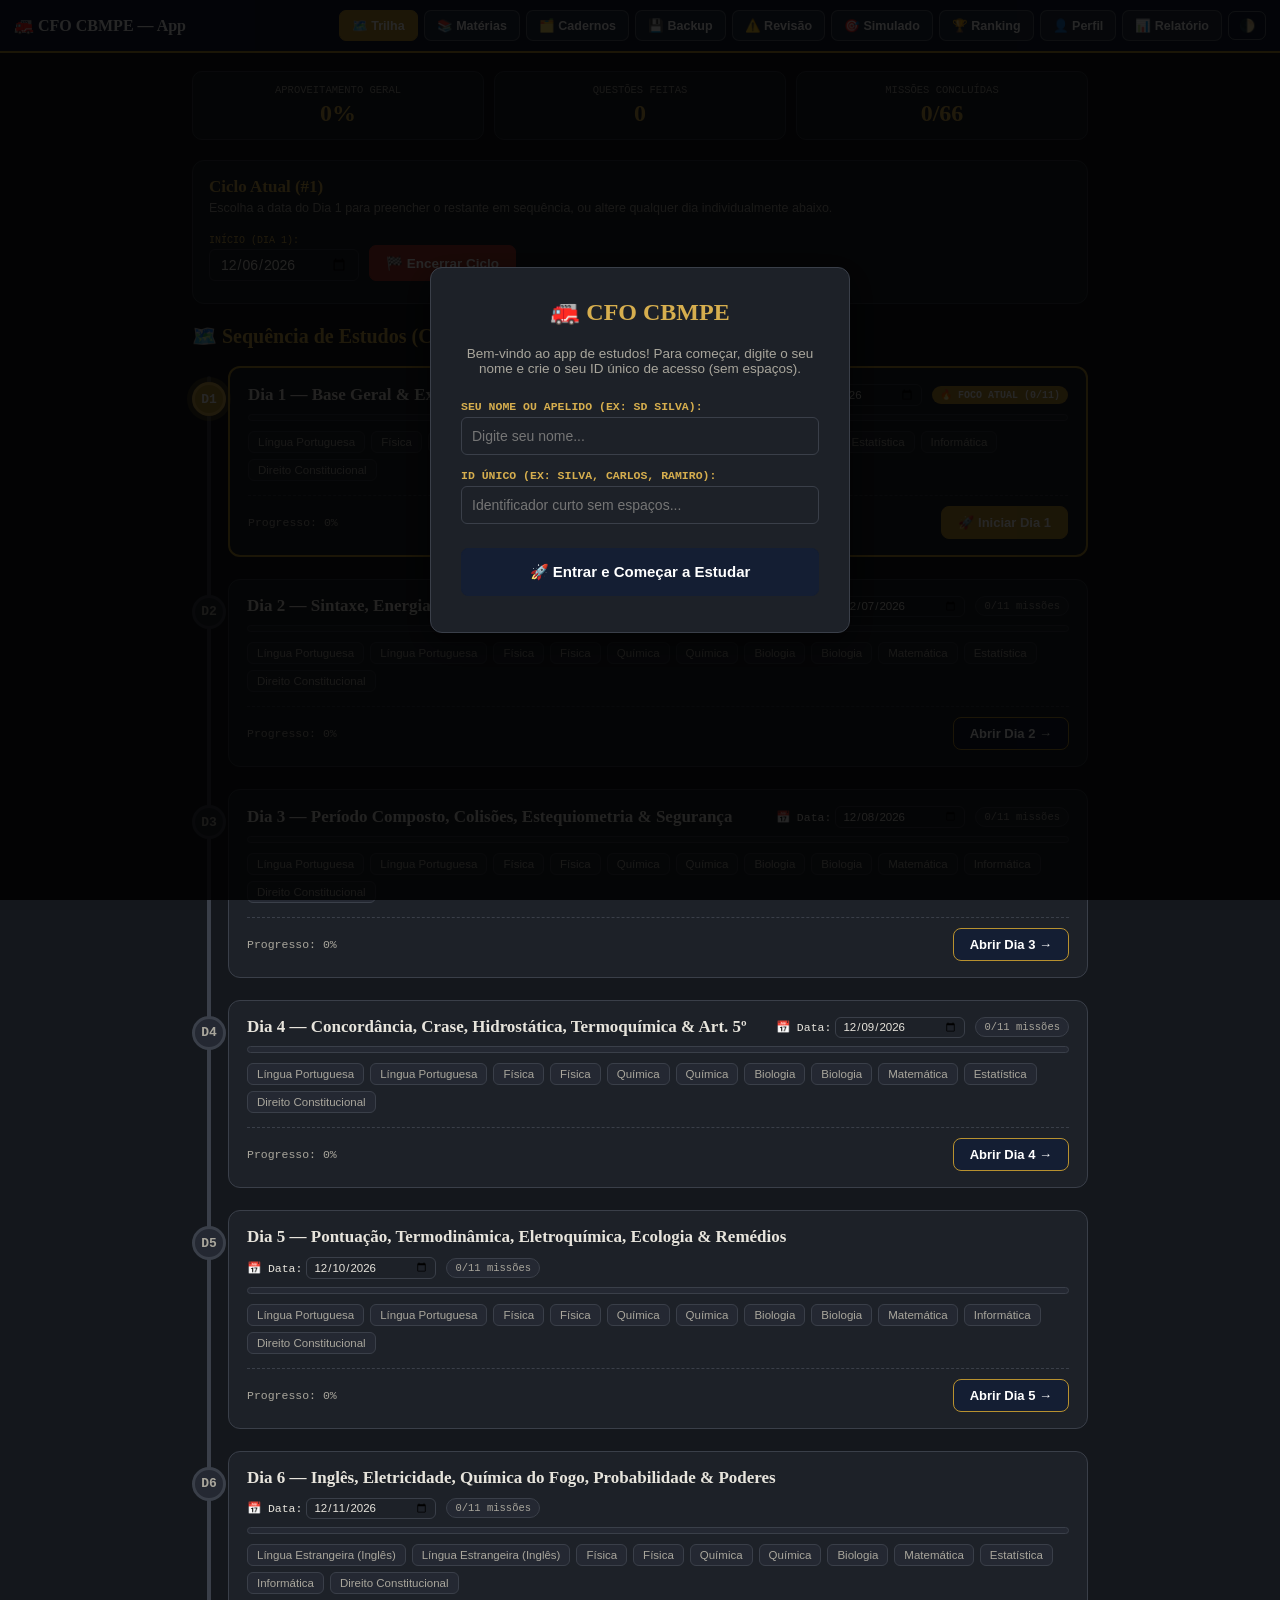
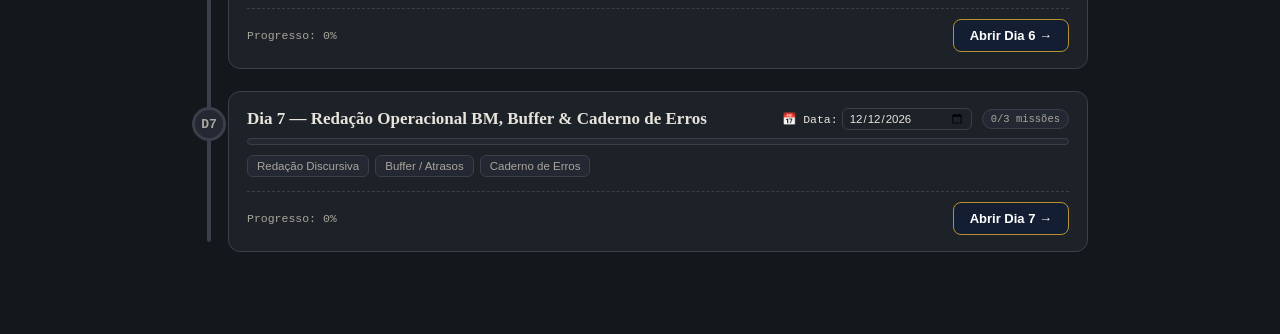
==== commit 88a5e623: "Update app version control to use Supabase" ====
--- a/gemini-code-1792364740088.html
+++ b/gemini-code-1792364740088.html
@@ -433,20 +433,34 @@
 // =============================================================
 
 // CONTROLE DE VERSÃO DO APLICATIVO PARA ATUALIZAÇÃO OTA
-const VERSAO_ATUAL_APP = 101; // Incremente este número (ex: 102, 103...) nas próximas versões
-const URL_CHECK_VERSAO = "https://seu-servidor.com/version.json"; // Altere para onde hospedar o seu version.json futuramente
+// CONTROLE DE VERSÃO DO APLICATIVO VIA SUPABASE
+const VERSAO_ATUAL_APP = 101; // Lembre-se: altere para 102, 103... nas próximas versões que gerar
 
 async function verificarAtualizacaoAutomatica() {
   try {
-    let res = await fetch(URL_CHECK_VERSAO + "?t=" + new Date().getTime());
+    let res = await fetch(`${SUPABASE_URL}/rest/v1/app_versao?id=eq.1&select=*`, {
+      method: 'GET',
+      headers: { 
+        'apikey': SUPABASE_ANON_KEY, 
+        'Authorization': `Bearer ${SUPABASE_ANON_KEY}` 
+      }
+    });
+    
     let dados = await res.json();
-    if (dados.versionCode > VERSAO_ATUAL_APP) {
-      if (confirm(`🔥 Nova versão disponível (${dados.versionName})!\n\n${dados.changelog}\n\nDeseja baixar agora?`)) {
-        window.location.href = dados.apkUrl;
+    if (dados && dados.length > 0) {
+      let versaoRemota = dados[0];
+      
+      // Se a versão no Supabase for maior que a versão atual do app instalada
+      if (versaoRemota.version_code > VERSAO_ATUAL_APP) {
+        let mensagem = `🔥 Nova versão disponível (${versaoRemota.version_name})!\n\nNovidades:\n${versaoRemota.changelog}\n\nDeseja baixar e atualizar agora?`;
+        
+        if (confirm(mensagem)) {
+          window.location.href = versaoRemota.apk_url;
+        }
       }
     }
   } catch (e) {
-    // Falha silenciosa caso o servidor de version.json ainda não esteja configurado
+    console.error("Erro ao verificar atualização:", e);
   }
 }
 
@@ -1716,4 +1730,4 @@
 });
 </script>
 </body>
-</html>+</html>
